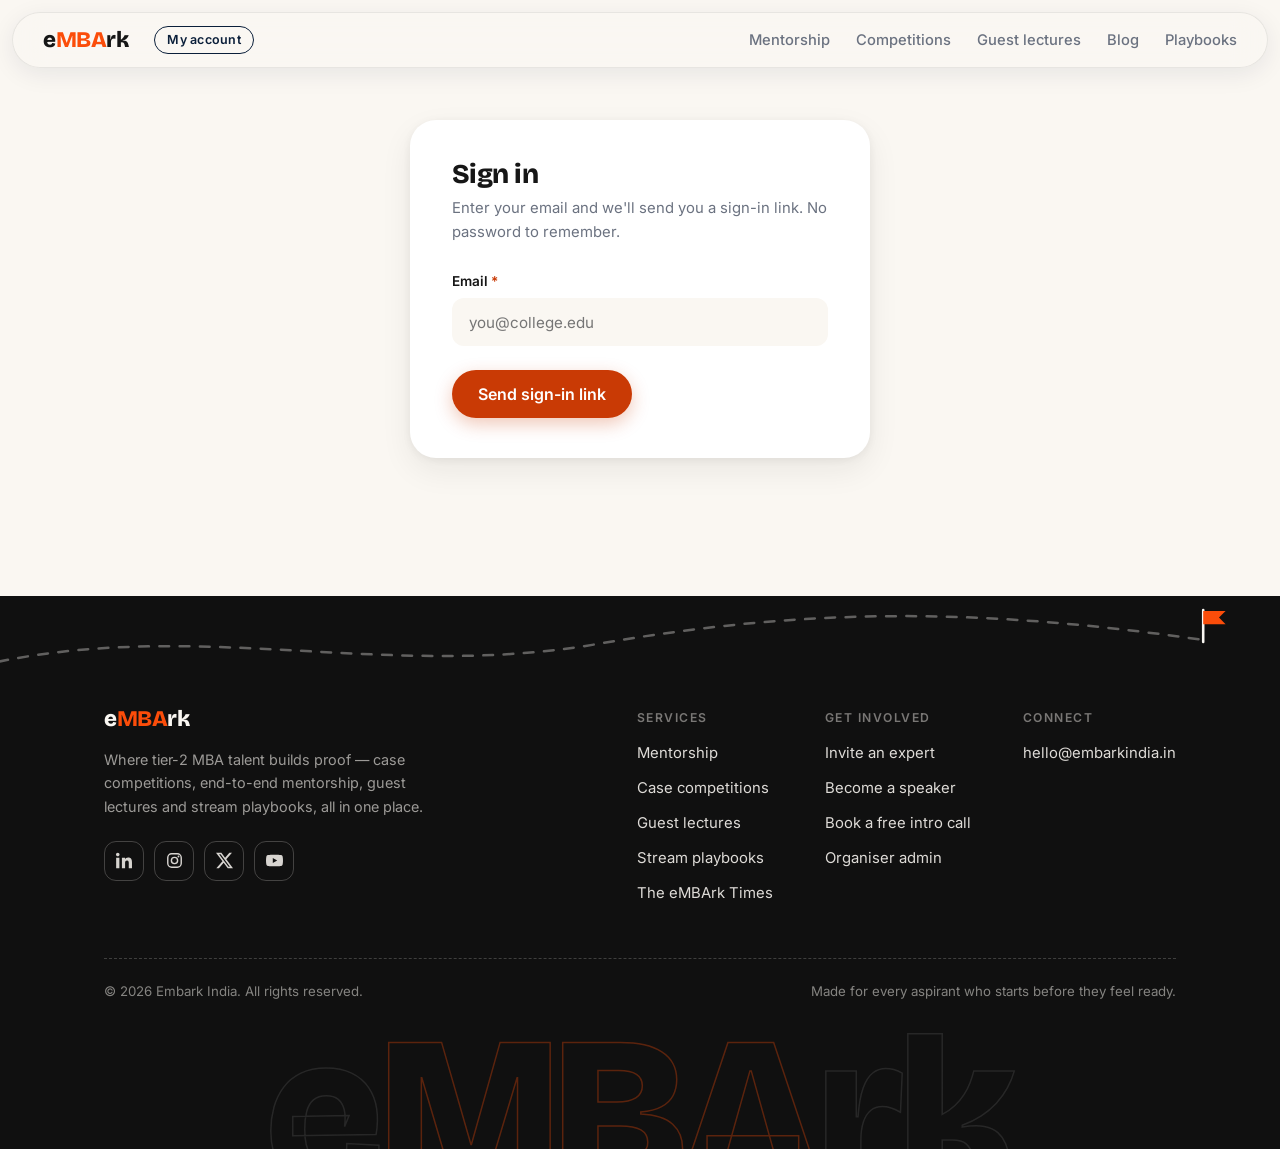
==== account.html @ 39f70214 "Big rewiring: competition portal now runs on Supabase — real registrations, server-enforced timed up" ====
<!DOCTYPE html>
<html lang="en">
<head>
<meta charset="UTF-8">
<meta name="viewport" content="width=device-width, initial-scale=1">
<title>My Account — Embark India</title>
<meta name="description" content="Sign in to Embark India to register for case competitions, track your rounds, and download certificates.">
<link rel="preconnect" href="https://fonts.googleapis.com">
<link rel="preconnect" href="https://fonts.gstatic.com" crossorigin>
<link href="https://fonts.googleapis.com/css2?family=Bricolage+Grotesque:opsz,wght@12..96,600;12..96,700;12..96,800&family=Inter:wght@400;500;600&display=swap" rel="stylesheet">
<link rel="stylesheet" href="gl.css?v=4">
<style>
  .acct-sec{padding:64px 0 96px;min-height:60vh}
  .acct-card{
    max-width:460px;margin:0 auto;background:var(--white);border-radius:26px;
    box-shadow:var(--shadow-card);padding:40px 42px;
  }
  .acct-card h1{font-size:1.7rem;margin-bottom:8px}
  .acct-card .sub{font-size:.93rem;color:var(--ink-soft);margin-bottom:26px}
  .acct-card form{grid-template-columns:1fr}
  .acct-msg{font-size:.88rem;border-radius:12px;padding:12px 15px;margin-top:14px;display:none}
  .acct-msg.ok{display:block;background:var(--green-soft);color:var(--green)}
  .acct-msg.err{display:block;background:#FEE4E2;color:#B42318}
  .code-input{letter-spacing:.5em;text-align:center;font-size:1.3rem;font-weight:600}

  .me-wrap{max-width:820px;margin:0 auto}
  .me-head{display:flex;align-items:center;justify-content:space-between;gap:16px;flex-wrap:wrap;margin-bottom:28px}
  .me-head h1{font-size:clamp(1.6rem,3.4vw,2.2rem)}
  .me-card{background:var(--white);border-radius:22px;box-shadow:var(--shadow-card);padding:30px 32px;margin-bottom:22px}
  .me-card h2{font-size:1.15rem;margin-bottom:16px}
  .mc-row{
    display:flex;align-items:center;justify-content:space-between;gap:14px;flex-wrap:wrap;
    padding:15px 0;border-bottom:1px dashed rgba(22,22,22,.14);
  }
  .mc-row:last-child{border-bottom:none}
  .mc-row b{font-family:var(--display);font-weight:700}
  .mc-row small{display:block;color:var(--ink-soft)}
  .mc-status{font-size:.7rem;font-weight:600;letter-spacing:.06em;text-transform:uppercase;border-radius:999px;padding:4px 12px}
  .mcs-live{background:#FEE4E2;color:#B42318}
  .mcs-upcoming{background:var(--green-soft);color:var(--green)}
  .mcs-closed{background:var(--cream-deep);color:var(--ink-soft)}
  .me-empty{color:var(--ink-soft);font-size:.95rem}
  .admin-pill{
    display:inline-flex;align-items:center;gap:7px;font-size:.8rem;font-weight:600;
    background:var(--charcoal);color:var(--orange);border-radius:999px;padding:6px 14px;text-decoration:none;
  }
</style>
</head>
<body>

<nav class="nav" id="site-nav" aria-label="Main">
  <div class="nav-inner">
    <div class="nav-brand">
      <a class="wordmark" href="index.html" aria-label="Embark India home">e<span class="mba">MBA</span>rk<svg class="wm-flag" viewBox="0 0 13 15" aria-hidden="true"><path d="M1.5 15V1" stroke="#161616" stroke-width="1.6" stroke-linecap="round"/><path d="M1.5 1.2h9.5l-2.8 3 2.8 3H1.5z" fill="#FB4D0A"/></svg></a>
      <span class="nav-service">My account</span>
    </div>
    <ul class="nav-links">
      <li><a href="mentorship.html">Mentorship</a></li>
      <li><a href="competitions.html">Competitions</a></li>
      <li><a href="guest-lectures.html">Guest lectures</a></li>
      <li><a href="blog.html">Blog</a></li>
      <li><a href="playbooks.html">Playbooks</a></li>
    </ul>
    <button class="nav-burger" id="nav-burger" aria-label="Open menu" aria-expanded="false">
      <svg viewBox="0 0 24 24" fill="none" stroke="currentColor" stroke-width="2.2" stroke-linecap="round" aria-hidden="true"><path d="M4 7h16M4 12h16M4 17h16"/></svg>
    </button>
  </div>
  <div class="mob-menu" id="mob-menu">
    <a href="mentorship.html">Mentorship</a>
    <a href="competitions.html">Competitions</a>
    <a href="guest-lectures.html">Guest lectures</a>
    <a href="blog.html">Blog</a>
    <a href="playbooks.html">Playbooks</a>
  </div>
</nav>

<section class="acct-sec">
  <div class="wrap">

    <!-- signed out: email + code -->
    <div class="acct-card" id="signin-card" hidden>
      <h1>Sign in</h1>
      <p class="sub">Enter your email and we'll send you a sign-in link. No password to remember.</p>
      <form id="email-form" novalidate>
        <div class="field full">
          <label for="si-email">Email <span class="req">*</span></label>
          <input id="si-email" type="email" autocomplete="email" placeholder="you@college.edu" required>
        </div>
        <div class="form-foot" style="justify-content:flex-start">
          <button class="btn btn-primary" type="submit" id="send-btn">Send sign-in link</button>
        </div>
      </form>
      <p class="acct-msg" id="si-msg"></p>
    </div>

    <!-- signed in: profile + my competitions -->
    <div class="me-wrap" id="me" hidden>
      <div class="me-head">
        <h1>Hi, <span id="me-name">there</span> 👋</h1>
        <div style="display:flex;gap:10px;align-items:center;flex-wrap:wrap">
          <a class="admin-pill" id="admin-link" href="comp-admin.html" hidden>Admin console →</a>
          <button class="btn btn-ghost btn-sm" id="signout-btn">Sign out</button>
        </div>
      </div>

      <div class="me-card">
        <h2>My competitions</h2>
        <div id="me-comps"><p class="me-empty">Loading…</p></div>
      </div>

      <div class="me-card">
        <h2>Profile</h2>
        <form id="profile-form" novalidate style="grid-template-columns:1fr 1fr">
          <div class="field"><label for="pf-name">Full name (appears on certificates)</label><input id="pf-name" type="text"></div>
          <div class="field"><label for="pf-college">College</label><input id="pf-college" type="text"></div>
          <div class="form-foot">
            <small id="pf-email"></small>
            <button class="btn btn-primary btn-sm" type="submit">Save profile</button>
          </div>
        </form>
        <p class="acct-msg" id="pf-msg"></p>
      </div>
    </div>

  </div>
</section>

<footer>
  <svg class="foot-path" viewBox="0 0 1200 90" preserveAspectRatio="none" aria-hidden="true">
    <path class="fp-line" d="M-20 70 C 180 20, 360 85, 560 48 S 920 12, 1128 44" fill="none"/>
    <g transform="translate(1128 44)">
      <path d="M0 2V-30" stroke="#FAF7F2" stroke-width="2.4" stroke-linecap="round"/>
      <path d="M0 -29h21l-6.2 6.6 6.2 6.6H0z" fill="#FB4D0A"/>
    </g>
  </svg>
  <div class="wrap">
    <div class="foot-grid">
      <div class="foot-brand">
        <a class="wordmark" href="index.html" aria-label="Embark India home">e<span class="mba">MBA</span>rk</a>
        <p class="foot-blurb">Where tier-2 MBA talent builds proof — case competitions, end-to-end mentorship, guest lectures and stream playbooks, all in one place.</p>
        <div class="foot-social" aria-label="Social links">
          <a class="soc soc-in" href="#" aria-label="LinkedIn"><svg viewBox="0 0 24 24" fill="currentColor" aria-hidden="true"><path d="M4.98 3.5C4.98 4.88 3.87 6 2.5 6S0 4.88 0 3.5 1.12 1 2.5 1s2.48 1.12 2.48 2.5zM.22 8.16h4.56V23H.22zM8.34 8.16h4.37v2.02h.06c.61-1.15 2.1-2.37 4.32-2.37 4.62 0 5.47 3.04 5.47 6.99V23h-4.55v-7.21c0-1.72-.03-3.93-2.4-3.93-2.4 0-2.77 1.87-2.77 3.8V23H8.34z"/></svg></a>
          <a class="soc soc-ig" href="#" aria-label="Instagram"><svg viewBox="0 0 24 24" fill="none" stroke="currentColor" stroke-width="2" aria-hidden="true"><rect x="2.5" y="2.5" width="19" height="19" rx="5.5"/><circle cx="12" cy="12" r="4.4"/><circle cx="17.6" cy="6.4" r="1.3" fill="currentColor" stroke="none"/></svg></a>
          <a class="soc soc-x" href="#" aria-label="X (Twitter)"><svg viewBox="0 0 24 24" fill="currentColor" aria-hidden="true"><path d="M18.9 1.15h3.68l-8.04 9.19L24 22.85h-7.41l-5.8-7.58-6.64 7.58H.47l8.6-9.83L0 1.15h7.59l5.24 6.93zm-1.29 19.5h2.04L6.49 3.24H4.3z"/></svg></a>
          <a class="soc soc-yt" href="#" aria-label="YouTube"><svg viewBox="0 0 24 24" fill="currentColor" aria-hidden="true"><path d="M23.5 6.5a3.02 3.02 0 0 0-2.12-2.14C19.5 3.85 12 3.85 12 3.85s-7.5 0-9.38.51A3.02 3.02 0 0 0 .5 6.5 31.6 31.6 0 0 0 0 12a31.6 31.6 0 0 0 .5 5.5 3.02 3.02 0 0 0 2.12 2.14c1.88.51 9.38.51 9.38.51s7.5 0 9.38-.51a3.02 3.02 0 0 0 2.12-2.14A31.6 31.6 0 0 0 24 12a31.6 31.6 0 0 0-.5-5.5zM9.6 15.57V8.43L15.83 12z"/></svg></a>
        </div>
      </div>
      <div class="foot-links">
        <div>
          <h4>Services</h4>
          <ul>
            <li><a href="mentorship.html">Mentorship</a></li>
            <li><a href="competitions.html">Case competitions</a></li>
            <li><a href="guest-lectures.html">Guest lectures</a></li>
            <li><a href="playbooks.html">Stream playbooks</a></li>
            <li><a href="blog.html">The eMBArk Times</a></li>
          </ul>
        </div>
        <div>
          <h4>Get involved</h4>
          <ul>
            <li><a href="invite-expert.html">Invite an expert</a></li>
            <li><a href="become-speaker.html">Become a speaker</a></li>
            <li><a href="mentorship.html#intro">Book a free intro call</a></li>
            <li><a href="comp-admin.html">Organiser admin</a></li>
          </ul>
        </div>
        <div>
          <h4>Connect</h4>
          <ul>
            <li><a href="mailto:hello@embarkindia.in">hello@embarkindia.in</a></li>
          </ul>
        </div>
      </div>
    </div>
    <div class="foot-base">
      <span>© 2026 Embark India. All rights reserved.</span>
      <span>Made for every aspirant who starts before they feel ready.</span>
    </div>
  </div>
  <div class="foot-ghost" aria-hidden="true">e<i>MBA</i>rk</div>
</footer>

<script src="assets/vendor/supabase.js"></script>
<script src="db.js?v=2"></script>
<script>
  const $ = id => document.getElementById(id);
  const msg = (el, text, kind) => { el.textContent = text; el.className = 'acct-msg ' + kind; };

  const stClass = c => {
    const now = new Date();
    if (now > new Date(c.end)) return ['closed', 'Closed'];
    if (now >= new Date(c.start)) return ['live', 'Live'];
    return ['upcoming', 'Upcoming'];
  };

  async function render() {
    let user = null;
    try { user = await sbUser(); } catch (e) {}
    $('signin-card').hidden = !!user;
    $('me').hidden = !user;
    if (!user) return;

    const p = await sbProfile();
    $('me-name').textContent = (p && p.name) || 'there';
    $('pf-name').value = (p && p.name) || '';
    $('pf-college').value = (p && p.college) || '';
    $('pf-email').textContent = 'Signed in as ' + user.email;
    $('admin-link').hidden = !(p && p.is_admin);

    try {
      const regs = await dbMyRegs();
      if (!regs.length) {
        $('me-comps').innerHTML = '<p class="me-empty">You haven\'t registered for anything yet. <a href="competitions.html">Explore competitions →</a></p>';
      } else {
        const comps = await dbComps(true);
        $('me-comps').innerHTML = regs.map(r => {
          const c = comps.find(x => x.id === r.comp_id);
          if (!c) return '';
          const [k, label] = stClass(c);
          return `<div class="mc-row">
            <div><b>${c.title}</b><small>${r.team_name || 'Solo'} · ${(r.members || []).length} member${(r.members || []).length > 1 ? 's' : ''}</small></div>
            <div style="display:flex;gap:10px;align-items:center">
              <span class="mc-status mcs-${k}">${label}</span>
              <a class="btn btn-ghost btn-sm" href="competition.html?c=${c.id}">Open</a>
            </div>
          </div>`;
        }).join('');
      }
    } catch (e) {
      $('me-comps').innerHTML = '<p class="me-empty">Could not load competitions yet.</p>';
    }
  }

  $('email-form').addEventListener('submit', async e => {
    e.preventDefault();
    const email = $('si-email').value.trim();
    if (!email) return;
    $('send-btn').disabled = true; $('send-btn').textContent = 'Sending…';
    const { error } = await sbSendLink(email);
    $('send-btn').disabled = false; $('send-btn').textContent = 'Send sign-in link';
    if (error) { msg($('si-msg'), error.message, 'err'); return; }
    msg($('si-msg'), 'Link sent to ' + email + ' — open your inbox (check spam too) and click "Sign in". You\'ll land back here, signed in.', 'ok');
  });

  // when the user arrives back from the email link, sign-in completes automatically
  sbOnAuthChange((event) => { if (event === 'SIGNED_IN' || event === 'SIGNED_OUT') render(); });

  $('signout-btn').addEventListener('click', async () => { await sbSignOut(); render(); });

  $('profile-form').addEventListener('submit', async e => {
    e.preventDefault();
    const { error } = await sbSaveProfile($('pf-name').value.trim(), $('pf-college').value.trim());
    msg($('pf-msg'), error ? error.message : 'Profile saved.', error ? 'err' : 'ok');
    if (!error) $('me-name').textContent = $('pf-name').value.trim() || 'there';
  });

  render();
</script>
<script src="nav.js?v=2" defer></script>
</body>
</html>
---- gl.css ----
/* Embark India — Guest Lectures shared styles */
:root{
  --orange:#FB4D0A;
  --orange-deep:#C93A05;
  --orange-soft:#FFE9DF;
  --cream:#FAF7F2;
  --cream-deep:#EFE9DE;
  --charcoal:#161616;
  --ink-soft:#6B7280;
  --navy:#0B1F3A;
  --navy-deep:#08172B;
  --navy-soft:#E7EDF6;
  --green:#0B1F3A;
  --green-deep:#08172B;
  --green-soft:#E7EDF6;
  --white:#FFFFFF;
  --display:"Bricolage Grotesque",system-ui,sans-serif;
  --body:"Inter",system-ui,sans-serif;
  --radius-lg:26px;
  --radius-md:16px;
  --radius-pill:999px;
  --shadow-card:0 2px 8px rgba(22,22,22,.06),0 12px 32px rgba(22,22,22,.07);
  --maxw:1120px;
}
*{margin:0;padding:0;box-sizing:border-box}
html{scroll-behavior:smooth;overflow-x:hidden}
body{
  font-family:var(--body);background:var(--cream);color:var(--charcoal);
  font-size:16px;line-height:1.6;-webkit-font-smoothing:antialiased;overflow-x:hidden;
}
img,svg{display:block;max-width:100%}
.wrap{max-width:var(--maxw);margin:0 auto;padding:0 24px}

/* ---------- type ---------- */
h1,h2,h3{font-family:var(--display);letter-spacing:-.02em}
h1{font-weight:800;font-size:clamp(2.1rem,4.4vw,3.3rem);line-height:1.07}
h2{font-weight:700;font-size:clamp(1.7rem,3.4vw,2.4rem);line-height:1.14;margin-bottom:14px}
.eyebrow{
  display:inline-flex;align-items:center;gap:10px;
  font-size:.78rem;font-weight:600;letter-spacing:.14em;text-transform:uppercase;
  color:var(--green);margin-bottom:16px;
}
.eyebrow::before{content:"";width:30px;border-top:2px dashed var(--green)}
.sec-head{max-width:640px;margin-bottom:52px;position:relative}
.sec-head p{color:var(--ink-soft);font-size:1.05rem}
section{padding:88px 0;position:relative}

/* ---------- nav ---------- */
.wordmark{
  font-family:var(--display);font-weight:800;font-size:1.4rem;letter-spacing:-.02em;
  text-decoration:none;color:var(--charcoal);line-height:1;
}
.wordmark .mba{color:var(--orange)}
.nav{
  position:sticky;top:12px;z-index:100;
  background:transparent;border-bottom:none;
  padding:0 12px;
}
.nav-inner{
  max-width:none;margin:0 auto;padding:11px 14px 11px 26px;
  display:flex;align-items:center;justify-content:space-between;gap:20px;
  background:rgba(250,247,242,.85);backdrop-filter:blur(16px);
  border:1px solid rgba(22,22,22,.08);border-radius:999px;
  box-shadow:0 6px 24px rgba(11,31,58,.08);
}
.nav-brand{display:flex;align-items:center;gap:12px}
.nav-service{
  font-size:.78rem;font-weight:600;color:var(--green);
  border:1.5px solid var(--green);border-radius:var(--radius-pill);
  padding:3px 12px;letter-spacing:.02em;white-space:nowrap;
}
.nav-links{display:flex;gap:26px;list-style:none;margin-left:auto}
.nav-links a{
  text-decoration:none;font-weight:500;font-size:.92rem;color:var(--ink-soft);
  transition:color .18s;position:relative;padding-bottom:2px;
}
.nav-links a::after{
  content:"";position:absolute;left:0;right:0;bottom:-7px;height:3px;
  background:repeating-linear-gradient(90deg,var(--orange) 0 7px,transparent 7px 13px);
  transform:scaleX(0);transform-origin:left;transition:transform .35s ease;border-radius:2px;
}
.nav-links a:hover{color:var(--navy)}
.nav-links a:hover::after{transform:scaleX(1)}

/* ---------- buttons ---------- */
.btn{
  display:inline-flex;align-items:center;justify-content:center;gap:10px;
  font-family:var(--body);font-weight:600;font-size:1rem;
  padding:14px 26px;border-radius:var(--radius-pill);
  text-decoration:none;cursor:pointer;border:none;min-height:48px;
  transition:transform .18s,background .18s,border-color .18s;
}
.btn:active{transform:scale(.97)}
.btn-primary{background:var(--orange-deep);color:#fff;box-shadow:0 6px 18px rgba(201,58,5,.28)}
.btn-primary:hover{background:#A93104}
.btn-green{background:var(--green);color:#fff}
.btn-green:hover{background:var(--green-deep)}
.btn-light{background:var(--cream);color:var(--charcoal)}
.btn-light:hover{background:#fff}
.btn-ghost{background:transparent;color:var(--charcoal);border:1.5px solid rgba(22,22,22,.25)}
.btn-ghost:hover{border-color:var(--charcoal)}
.btn-sm{padding:10px 18px;font-size:.9rem;min-height:44px}
a:focus-visible,button:focus-visible,input:focus-visible,select:focus-visible,textarea:focus-visible,[tabindex]:focus-visible{
  outline:3px solid var(--orange);outline-offset:2px;
}

/* ---------- hero ---------- */
.hero{position:relative;padding:56px 0 72px;overflow:hidden}
.hero-blob{position:absolute;pointer-events:none;z-index:0}
.hero-blob.tr{top:-140px;right:-150px;width:320px;opacity:.9}
.hero-blob.bl{bottom:-160px;left:-160px;width:300px;opacity:.45}
.hero-grid{
  position:relative;z-index:1;
  display:grid;grid-template-columns:1.05fr .95fr;gap:56px;align-items:center;
}
.hero-copy h1 .accent{color:var(--orange)}
.hero-copy h1 .scribble{position:relative;white-space:nowrap}
.hero-copy h1 .scribble svg{position:absolute;left:0;bottom:-.16em;width:100%;height:.3em;overflow:visible}
.hero-sub{font-size:1.08rem;color:var(--ink-soft);max-width:480px;margin:20px 0 0}

.doors{display:grid;grid-template-columns:1fr;gap:14px;max-width:440px;margin:34px 0 0}
.door{
  display:flex;align-items:center;gap:16px;
  border-radius:18px;padding:20px 22px;text-decoration:none;
  box-shadow:var(--shadow-card);
  transition:transform .2s,box-shadow .2s;
}
.door:hover{transform:translateX(6px)}
.door:hover .door-arrow{transform:translateX(5px)}
.door-icon{
  width:46px;height:46px;border-radius:13px;flex:none;
  display:flex;align-items:center;justify-content:center;
}
.door-icon svg{width:23px;height:23px}
.door-text b{display:block;font-family:var(--display);font-weight:700;font-size:1.1rem;letter-spacing:-.01em}
.door-text span{font-size:.83rem}
.door-arrow{margin-left:auto;flex:none;transition:transform .2s}
.door-arrow svg{width:20px;height:20px}
.door-college{background:var(--charcoal)}
.door-college .door-icon{background:rgba(251,77,10,.18);color:var(--orange)}
.door-college .door-text b{color:#fff}
.door-college .door-text span{color:rgba(250,247,242,.65)}
.door-college .door-arrow{color:var(--orange)}
.door-expert{background:var(--white)}
.door-expert .door-icon{background:var(--green-soft);color:var(--green)}
.door-expert .door-text span{color:var(--ink-soft)}
.door-expert .door-arrow{color:var(--green)}

/* hero people wall */
.people-wall{
  display:grid;grid-template-columns:1fr 1fr;gap:18px;height:560px;
  -webkit-mask-image:linear-gradient(180deg,transparent,#000 10%,#000 90%,transparent);
  mask-image:linear-gradient(180deg,transparent,#000 10%,#000 90%,transparent);
}
.people-col{overflow:hidden}
.people-track{display:flex;flex-direction:column;animation:vslide 30s linear infinite}
.people-col.reverse .people-track{animation-direction:reverse}
.people-col:hover .people-track{animation-play-state:paused}
@keyframes vslide{from{transform:translateY(0)}to{transform:translateY(-50%)}}
.people-card{
  background:var(--white);border-radius:20px;padding:11px 11px 15px;
  box-shadow:var(--shadow-card);margin-bottom:18px;flex:none;
}
.pc-img{position:relative;border-radius:14px;overflow:hidden}
.pc-img img{width:100%;aspect-ratio:1/1;object-fit:cover}
.pc-badge{
  position:absolute;right:8px;bottom:8px;
  background:rgba(255,255,255,.92);color:var(--charcoal);
  font-size:.7rem;font-weight:600;border-radius:var(--radius-pill);padding:3px 10px;
}
.people-card b{display:block;font-family:var(--display);font-weight:700;font-size:.98rem;margin-top:11px;letter-spacing:-.01em}
.people-card span{font-size:.8rem;color:var(--ink-soft)}

/* ---------- logo strip ---------- */
.cred{background:var(--white);padding:64px 0 58px;overflow:hidden}
.cred-head{text-align:center;max-width:560px;margin:0 auto 34px;padding:0 24px}
.cred-head h2{font-size:clamp(1.5rem,2.8vw,2rem);margin-bottom:8px}
.cred-head p{color:var(--ink-soft);font-size:.98rem}
.marquee{position:relative;overflow:hidden;padding:8px 0;
  -webkit-mask-image:linear-gradient(90deg,transparent,#000 10%,#000 90%,transparent);
  mask-image:linear-gradient(90deg,transparent,#000 10%,#000 90%,transparent);
}
.marquee-track{display:flex;gap:18px;width:max-content;animation:slide 28s linear infinite}
.marquee:hover .marquee-track{animation-play-state:paused}
@keyframes slide{from{transform:translateX(0)}to{transform:translateX(-50%)}}
.logo-tile{
  flex:none;width:96px;height:96px;border-radius:24px;
  background:var(--cream);border:1px solid rgba(22,22,22,.06);
  display:flex;align-items:center;justify-content:center;
  transition:transform .2s;
}
.logo-tile:hover{transform:translateY(-4px)}
.logo-tile img{width:52px;height:52px;object-fit:contain;border-radius:10px}
.logo-mono{
  width:54px;height:54px;border-radius:14px;
  background:var(--green);color:#fff;
  display:flex;flex-direction:column;align-items:center;justify-content:center;
  font-family:var(--display);line-height:1;
}
.logo-mono i{font-style:normal;font-size:.56rem;font-weight:600;letter-spacing:.08em;opacity:.8}
.logo-mono b{font-weight:800;font-size:1.35rem}

/* ---------- why: flip cards ---------- */
.why{background:var(--cream)}
.flip-grid{display:grid;grid-template-columns:repeat(3,1fr);gap:22px;perspective:1400px}
.flip{position:relative;height:330px;cursor:pointer;border:none;background:none;font:inherit;text-align:left;border-radius:var(--radius-lg)}
.flip-inner{
  position:absolute;inset:0;transform-style:preserve-3d;
  transition:transform .65s cubic-bezier(.25,.7,.3,1);
}
.flip:hover .flip-inner,.flip:focus-visible .flip-inner,.flip.flipped .flip-inner{transform:rotateY(180deg)}
.flip-face{
  position:absolute;inset:0;border-radius:var(--radius-lg);padding:32px;
  backface-visibility:hidden;-webkit-backface-visibility:hidden;
  display:flex;flex-direction:column;overflow:hidden;
}
.flip-front{justify-content:space-between}
.flip-front .ghost{
  position:absolute;top:2px;right:14px;
  font-family:var(--display);font-weight:800;font-size:7rem;line-height:1;
  color:transparent;-webkit-text-stroke:1.5px rgba(255,255,255,.26);
  pointer-events:none;
}
.flip-front .why-metric{
  font-size:.76rem;font-weight:600;letter-spacing:.13em;text-transform:uppercase;opacity:.9;
}
.flip-front h3{font-size:2.1rem;font-weight:800;color:#fff;letter-spacing:-.02em}
.flip-hint{
  display:inline-flex;align-items:center;gap:8px;
  font-size:.8rem;font-weight:500;opacity:.75;margin-top:10px;
}
.flip-hint svg{width:15px;height:15px}
.flip-back{transform:rotateY(180deg);justify-content:center;gap:12px}
.flip-back h3{font-size:1.3rem;color:#fff}
.flip-back p{font-size:.97rem;line-height:1.65}
.f-orange .flip-front{background:var(--orange);color:#fff}
.f-orange .flip-back{background:var(--orange-deep);color:rgba(255,255,255,.94)}
.f-dark .flip-front{background:var(--charcoal);color:var(--cream)}
.f-dark .flip-front .why-metric{color:var(--orange)}
.f-dark .flip-back{background:#000;color:rgba(250,247,242,.9)}
.f-green .flip-front{background:var(--green);color:var(--cream)}
.f-green .flip-front .why-metric{color:var(--orange-soft)}
.f-green .flip-back{background:var(--green-deep);color:rgba(250,247,242,.92)}

/* ---------- engage + expertise ---------- */
.expert-sec{background:var(--white)}
.tabs{display:inline-flex;gap:6px;background:var(--cream);border-radius:var(--radius-pill);padding:6px;margin-bottom:42px}
.tab-btn{
  font-family:var(--body);font-weight:600;font-size:.94rem;color:var(--ink-soft);
  background:transparent;border:none;border-radius:var(--radius-pill);
  padding:11px 24px;cursor:pointer;min-height:44px;transition:background .18s,color .18s;
}
.tab-btn[aria-selected="true"]{background:var(--charcoal);color:var(--cream)}

.bento{display:grid;grid-template-columns:repeat(3,1fr);grid-auto-rows:200px;gap:18px}
.bento-card{
  border-radius:var(--radius-md);padding:28px;position:relative;overflow:hidden;
  display:flex;flex-direction:column;justify-content:flex-end;
  background:var(--cream);
  transition:transform .22s,box-shadow .22s;
}
.bento-card:hover{transform:translateY(-5px);box-shadow:var(--shadow-card)}
.bento-card:hover .bento-go{transform:translate(3px,-3px)}
.bento-card h3{font-size:1.15rem;font-weight:700;margin-bottom:6px}
.bento-card p{font-size:.88rem;color:var(--ink-soft)}
.bento-card .bento-icon{
  position:absolute;top:24px;left:26px;width:44px;height:44px;border-radius:12px;
  display:flex;align-items:center;justify-content:center;
  background:rgba(22,22,22,.06);color:var(--charcoal);
}
.bento-card .bento-icon svg{width:22px;height:22px}
.bento-go{position:absolute;top:26px;right:24px;color:var(--ink-soft);opacity:.5;transition:transform .2s}
.bento-go svg{width:18px;height:18px}
.bento-feature{grid-row:span 2;background:var(--orange);color:#fff}
.bento-feature h3{color:#fff;font-size:1.6rem}
.bento-feature p{color:rgba(255,255,255,.88);font-size:.95rem}
.bento-feature .bento-icon{background:rgba(255,255,255,.18);color:#fff}
.bento-feature .bento-go{color:#fff}
.bento-feature .ghost{
  position:absolute;top:-24px;right:-10px;font-family:var(--display);font-weight:800;
  font-size:9rem;line-height:1;color:transparent;-webkit-text-stroke:1.5px rgba(255,255,255,.3);
  pointer-events:none;
}
.bento-green{background:var(--green-soft)}
.bento-green .bento-icon{background:rgba(11,31,58,.1);color:var(--green)}
.bento-dark{background:var(--charcoal)}
.bento-dark h3{color:#fff}
.bento-dark p{color:rgba(250,247,242,.7)}
.bento-dark .bento-icon{background:rgba(251,77,10,.16);color:var(--orange)}
.bento-dark .bento-go{color:var(--orange)}

/* bubble cloud */
.bubble-stage{position:relative;height:500px}
.bubble{
  position:absolute;border-radius:50%;border:none;padding:12px;
  display:flex;align-items:center;justify-content:center;text-align:center;
  font-family:var(--display);font-weight:700;letter-spacing:-.01em;line-height:1.2;
  cursor:pointer;
  animation:bob 7s ease-in-out infinite alternate;
  transition:transform .25s,box-shadow .25s;
}
.bubble:hover{transform:scale(1.09);z-index:2}
.bubble[aria-selected="true"]{box-shadow:0 0 0 4px var(--cream),0 0 0 7px var(--orange);z-index:2}
@keyframes bob{from{margin-top:-7px}to{margin-top:9px}}
.b-orange{background:var(--orange);color:#fff}
.b-green{background:var(--green);color:#fff}
.b-dark{background:var(--charcoal);color:var(--cream)}
.b-soft{background:var(--orange-soft);color:var(--orange-deep)}
.b-gsoft{background:var(--green-soft);color:var(--green)}
.b-line{background:var(--white);color:var(--charcoal);border:2px dashed rgba(22,22,22,.3)}
.bubble-hint{text-align:center;font-size:.85rem;color:var(--ink-soft);margin:6px 0 22px}
.verticals{display:none;flex-wrap:wrap;gap:10px;margin-bottom:24px}
.vert-chip{
  font-family:var(--body);font-weight:500;font-size:.92rem;color:var(--charcoal);
  background:var(--cream);border:1.5px solid transparent;border-radius:var(--radius-pill);
  padding:10px 19px;cursor:pointer;min-height:44px;transition:all .18s;
}
.vert-chip:hover{border-color:rgba(22,22,22,.3)}
.vert-chip[aria-selected="true"]{background:var(--orange);color:#fff}
.vert-detail{
  background:var(--green);color:var(--cream);border-radius:var(--radius-lg);
  padding:30px 36px;display:flex;flex-direction:column;gap:13px;min-height:150px;
}
.vert-detail h3{color:#fff;font-size:1.25rem}
.vert-topics{display:flex;flex-wrap:wrap;gap:9px;list-style:none}
.vert-topics li{
  font-size:.9rem;background:rgba(250,247,242,.12);border:1px solid rgba(250,247,242,.25);
  border-radius:var(--radius-pill);padding:7px 15px;
}
.vert-detail .vert-note{font-size:.84rem;color:rgba(250,247,242,.65)}

/* ---------- how it works v2 ---------- */
.how{background:var(--cream)}
.how-cards{display:grid;grid-template-columns:repeat(3,1fr);gap:30px;position:relative;padding-top:16px}
.how-connect{
  position:absolute;top:52%;left:6%;right:6%;
  border-top:2.5px dashed var(--green);opacity:.35;z-index:0;
}
.how-card{
  position:relative;z-index:1;background:var(--white);border-radius:24px;
  padding:38px 30px 32px;box-shadow:var(--shadow-card);overflow:hidden;
  transition:transform .28s;
}
.how-card.tilt-l{transform:rotate(-1.6deg)}
.how-card.tilt-r{transform:rotate(1.6deg)}
.how-card:hover{transform:rotate(0) translateY(-8px)}
.how-chip{
  position:absolute;top:18px;right:22px;
  background:var(--orange-soft);color:var(--orange-deep);
  font-size:.76rem;font-weight:600;border-radius:var(--radius-pill);padding:5px 13px;
}
.how-card .ghost{
  position:absolute;bottom:-30px;right:6px;
  font-family:var(--display);font-weight:800;font-size:7.5rem;line-height:1;
  color:transparent;-webkit-text-stroke:1.5px var(--cream-deep);pointer-events:none;
}
.how-icon{
  width:54px;height:54px;border-radius:16px;background:var(--green);color:#fff;
  display:flex;align-items:center;justify-content:center;margin-bottom:20px;
}
.how-icon svg{width:26px;height:26px}
.how-card h3{font-size:1.24rem;font-weight:700;margin-bottom:8px}
.how-card p{font-size:.93rem;color:var(--ink-soft);position:relative;z-index:1}

/* ---------- promises v2 ---------- */
.promises{background:var(--green);color:var(--cream)}
.promise-grid{display:grid;grid-template-columns:repeat(4,1fr);gap:18px}
.promise-tile{
  background:rgba(250,247,242,.06);border:1px solid rgba(250,247,242,.14);
  border-radius:20px;padding:28px 26px;
  transition:background .25s,transform .25s,border-color .25s;
}
.promise-tile:hover,.promise-tile:focus-visible{
  background:rgba(250,247,242,.11);transform:translateY(-6px);border-color:rgba(250,247,242,.3);
}
.promise-icon{
  width:52px;height:52px;border-radius:50%;background:var(--orange);color:#fff;
  display:flex;align-items:center;justify-content:center;margin-bottom:18px;
  transition:transform .35s;
}
.promise-icon svg{width:24px;height:24px}
.promise-tile:hover .promise-icon{transform:rotate(-10deg) scale(1.1)}
.promise-tile h3{color:#fff;font-size:1.14rem;font-weight:700}
.promise-desc{
  max-height:0;opacity:0;overflow:hidden;margin-top:0;
  font-size:.9rem;color:rgba(250,247,242,.78);
  transition:max-height .35s ease,opacity .3s ease,margin-top .3s ease;
}
.promise-tile:hover .promise-desc,.promise-tile:focus-visible .promise-desc{
  max-height:140px;opacity:1;margin-top:9px;
}

/* ---------- spotlight carousel ---------- */
.spot{background:var(--white);overflow:hidden}
.car-view{overflow:hidden;margin:0 -4px;padding:4px}
.car-track{display:flex;gap:20px;transition:transform .5s cubic-bezier(.22,.8,.3,1)}
.car-slide{flex:0 0 calc((100% - 40px)/3);min-width:0}
.spot-card{
  background:var(--cream);border-radius:22px;padding:28px;height:100%;
  display:flex;flex-direction:column;
}
.spot-top{display:flex;align-items:center;gap:14px}
.spot-photo{
  width:66px;height:66px;border-radius:18px;object-fit:cover;flex:none;
  box-shadow:0 0 0 3px #fff;
}
.spot-photo.fallback{
  display:flex;align-items:center;justify-content:center;
  background:var(--green);color:#fff;font-family:var(--display);font-weight:800;font-size:1.3rem;
}
.spot-top b{display:block;font-family:var(--display);font-weight:700;font-size:1rem;letter-spacing:-.01em}
.spot-top span{font-size:.82rem;color:var(--ink-soft)}
.spot-quote{font-size:.95rem;line-height:1.62;margin-top:16px}
.spot-quote::before{
  content:"“";display:block;font-family:var(--display);font-weight:800;
  font-size:2.1rem;line-height:.55;color:var(--orange);margin-bottom:10px;
}
.car-nav{display:flex;align-items:center;justify-content:center;gap:18px;margin-top:30px}
.car-btn{
  width:48px;height:48px;border-radius:50%;border:1.5px solid rgba(22,22,22,.25);
  background:transparent;color:var(--charcoal);cursor:pointer;
  display:flex;align-items:center;justify-content:center;transition:all .18s;
}
.car-btn:hover{background:var(--charcoal);color:var(--cream);border-color:var(--charcoal)}
.car-btn svg{width:20px;height:20px}
.car-dots{display:flex;gap:8px}
.car-dot{
  width:9px;height:9px;border-radius:50%;background:rgba(22,22,22,.18);
  border:none;cursor:pointer;padding:0;transition:all .2s;
}
.car-dot[aria-current="true"]{background:var(--orange);width:26px;border-radius:999px}

/* ---------- faq ---------- */
.faq{background:var(--cream)}
.faq-list{max-width:760px}
.faq-item{border-bottom:1px dashed rgba(22,22,22,.2)}
.faq-item summary{
  list-style:none;cursor:pointer;display:flex;justify-content:space-between;align-items:center;gap:16px;
  font-family:var(--display);font-weight:700;font-size:1.08rem;padding:22px 4px;
}
.faq-item summary::-webkit-details-marker{display:none}
.faq-item summary::after{
  content:"+";font-family:var(--display);font-weight:700;font-size:1.5rem;color:var(--orange);
  flex:none;transition:transform .2s;
}
.faq-item[open] summary::after{transform:rotate(45deg)}
.faq-item .faq-body{padding:0 4px 24px;color:var(--ink-soft);font-size:.97rem;max-width:640px}

/* ---------- request pages ---------- */
.req-hero{padding:64px 0 24px}
.req-hero .eyebrow{margin-bottom:14px}
.req-hero p.lead{color:var(--ink-soft);font-size:1.08rem;max-width:560px;margin-top:14px}
.req-layout{display:grid;grid-template-columns:1.35fr .85fr;gap:44px;align-items:start;padding:40px 0 96px}
.req-form-card{background:var(--white);border-radius:28px;box-shadow:var(--shadow-card);padding:44px}
form{display:grid;grid-template-columns:1fr 1fr;gap:18px}
.field{display:flex;flex-direction:column;gap:6px}
.field.full{grid-column:1/-1}
.field label{font-size:.85rem;font-weight:600}
.field label .req{color:var(--orange-deep)}
.field input,.field select,.field textarea{
  font-family:var(--body);font-size:.95rem;color:var(--charcoal);
  background:var(--cream);border:1.5px solid transparent;border-radius:12px;
  padding:13px 16px;min-height:48px;transition:border-color .18s,background .18s;
}
.field textarea{min-height:110px;resize:vertical}
.field input:hover,.field select:hover,.field textarea:hover{border-color:rgba(22,22,22,.2)}
.field input:focus,.field select:focus,.field textarea:focus{background:#fff;border-color:var(--orange)}
.form-foot{grid-column:1/-1;display:flex;align-items:center;justify-content:space-between;gap:16px;flex-wrap:wrap;margin-top:6px}
.form-foot small{font-size:.8rem;color:var(--ink-soft);max-width:340px}
.form-success{text-align:center;padding:48px 20px;display:none}
.form-success.show{display:block}
.form-success .tick-ring{
  width:64px;height:64px;border-radius:50%;background:var(--green-soft);color:var(--green);
  display:flex;align-items:center;justify-content:center;margin:0 auto 18px;
}
.form-success h3{font-size:1.4rem;margin-bottom:8px}
.form-success p{color:var(--ink-soft);font-size:.96rem;max-width:420px;margin:0 auto}
.req-aside{position:sticky;top:96px;display:flex;flex-direction:column;gap:20px}
.aside-card{background:var(--white);border-radius:22px;padding:30px;box-shadow:var(--shadow-card)}
.aside-card.green{background:var(--green);color:var(--cream)}
.aside-card.green h3{color:#fff}
.aside-card h3{font-size:1.12rem;font-weight:700;margin-bottom:16px}
.aside-steps{list-style:none;display:flex;flex-direction:column;gap:14px}
.aside-steps li{display:flex;gap:13px;align-items:flex-start;font-size:.92rem;color:var(--ink-soft)}
.aside-card.green .aside-steps li{color:rgba(250,247,242,.85)}
.aside-steps .n{
  flex:none;width:26px;height:26px;border-radius:50%;background:var(--orange);color:#fff;
  font-family:var(--display);font-weight:700;font-size:.82rem;
  display:flex;align-items:center;justify-content:center;margin-top:2px;
}
.aside-check{list-style:none;display:flex;flex-direction:column;gap:11px}
.aside-check li{display:flex;gap:10px;font-size:.92rem;color:var(--ink-soft);align-items:flex-start}
.aside-card.green .aside-check li{color:rgba(250,247,242,.85)}
.aside-check svg{width:18px;height:18px;flex:none;color:var(--orange);margin-top:3px}

/* ---------- footer (black journey footer, all pages) ---------- */
footer{
  background:#101010;color:rgba(250,247,242,.85);
  padding:0 0 30px;border-top:none;position:relative;overflow:hidden;
}
footer .wrap{position:relative;z-index:2}
footer .wordmark{color:var(--cream)}
.foot-path{display:block;width:100%;height:90px;margin-bottom:22px}
.fp-line{
  stroke:rgba(250,247,242,.35);stroke-width:2.5;stroke-dasharray:9 10;stroke-linecap:round;
  animation:fpmarch 26s linear infinite;
}
@keyframes fpmarch{to{stroke-dashoffset:-380}}
.foot-grid{display:flex;justify-content:space-between;gap:44px;flex-wrap:wrap;align-items:flex-start}
.foot-brand{max-width:340px}
.foot-blurb{font-size:.9rem;color:rgba(250,247,242,.6);line-height:1.65;margin:14px 0 22px}
.foot-social{display:flex;gap:10px}
.soc{
  width:40px;height:40px;border-radius:12px;display:flex;align-items:center;justify-content:center;
  color:rgba(250,247,242,.85);border:1px solid rgba(250,247,242,.22);
  transition:background .2s,color .2s,border-color .2s,transform .2s;
}
.soc svg{width:17px;height:17px}
.soc:hover{transform:translateY(-3px);color:#fff;border-color:transparent}
.soc-in:hover{background:#0A66C2}
.soc-ig:hover{background:radial-gradient(circle at 30% 110%,#FDB443 8%,#F8447B 50%,#8E44EC 95%)}
.soc-x:hover{background:#000;border-color:rgba(250,247,242,.5)}
.soc-yt:hover{background:#FF0000}
.foot-links{display:flex;gap:52px;flex-wrap:wrap}
.foot-links h4{font-size:.76rem;font-weight:600;letter-spacing:.12em;text-transform:uppercase;color:rgba(250,247,242,.45);margin-bottom:13px}
.foot-links ul{list-style:none}
.foot-links li{margin-bottom:9px}
.foot-links a{
  text-decoration:none;font-size:.93rem;color:rgba(250,247,242,.88);
  position:relative;padding-bottom:1px;
}
.foot-links a::after{
  content:"";position:absolute;left:0;right:0;bottom:-3px;height:2px;border-radius:2px;
  background:repeating-linear-gradient(90deg,var(--orange) 0 6px,transparent 6px 11px);
  transform:scaleX(0);transform-origin:left;transition:transform .3s;
}
.foot-links a:hover{color:#fff}
.foot-links a:hover::after{transform:scaleX(1)}
.wordmark-tag{display:block;font-size:.68rem;font-weight:500;letter-spacing:.04em;color:rgba(250,247,242,.55);margin-top:5px}
.foot-base{
  margin-top:44px;padding-top:22px;border-top:1px dashed rgba(250,247,242,.2);
  display:flex;justify-content:space-between;gap:14px;flex-wrap:wrap;
  font-size:.83rem;color:rgba(250,247,242,.5);
}
.foot-base a{color:rgba(250,247,242,.7)}
.foot-base a:hover{color:var(--orange)}
.foot-ghost{
  position:relative;z-index:1;text-align:center;pointer-events:none;user-select:none;
  font-family:var(--display);font-weight:800;line-height:.72;
  font-size:clamp(5rem,17vw,15rem);letter-spacing:-.02em;
  color:transparent;-webkit-text-stroke:1.5px rgba(250,247,242,.1);
  margin:34px 0 -0.34em;
}
.foot-ghost i{font-style:normal;-webkit-text-stroke:1.5px rgba(251,77,10,.32)}
@media (prefers-reduced-motion:reduce){.fp-line{animation:none}}
@media (max-width:700px){.foot-path{height:56px}}

/* ---------- reveal ---------- */
.reveal{opacity:0;transform:translateY(24px);transition:opacity .6s,transform .6s}
.reveal.in{opacity:1;transform:none}

/* ---------- responsive ---------- */
@media (min-width:761px){
  .bubble-stage{display:block}
}
@media (max-width:1000px){
  .car-slide{flex-basis:calc((100% - 20px)/2)}
}
@media (max-width:960px){
  .hero-grid{grid-template-columns:1fr}
  .people-wall{display:none}
  .doors{max-width:none;grid-template-columns:1fr 1fr}
  .flip-grid{grid-template-columns:1fr;max-width:520px}
  .flip{height:280px}
  .bento{grid-template-columns:1fr 1fr;grid-auto-rows:190px}
  .bento-feature{grid-column:span 2;grid-row:span 1}
  .how-cards{grid-template-columns:1fr;gap:22px}
  .how-connect{display:none}
  .how-card.tilt-l,.how-card.tilt-r{transform:none}
  .promise-grid{grid-template-columns:1fr 1fr}
  .promise-desc{max-height:none;opacity:1;margin-top:9px}
  .req-layout{grid-template-columns:1fr}
  .req-aside{position:static}
}
@media (max-width:860px){
  .nav-links{display:none}
  section{padding:64px 0}
  .hero{padding:44px 0 64px}
}
@media (max-width:760px){
  .bubble-stage{display:none}
  .verticals{display:flex}
  .doors{grid-template-columns:1fr}
}
@media (max-width:640px){
  .car-slide{flex-basis:100%}
  form{grid-template-columns:1fr}
  .req-form-card{padding:30px 22px}
  .promise-grid{grid-template-columns:1fr}
}
@media (prefers-reduced-motion:reduce){
  html{scroll-behavior:auto}
  .reveal{opacity:1;transform:none;transition:none}
  .marquee-track,.people-track{animation:none}
  .bubble{animation:none}
  .car-track{transition:none}
  .flip-inner{transition:none}
  .door,.bento-card,.how-card,.promise-tile,.btn,.logo-tile{transition:none}
}

/* ---------- playbooks ---------- */
.pb-grid{display:grid;grid-template-columns:repeat(3,1fr);gap:20px}
.pb-tile{
  position:relative;overflow:hidden;text-decoration:none;color:inherit;
  border-radius:24px;padding:34px 30px;min-height:230px;
  display:flex;flex-direction:column;justify-content:flex-end;
  box-shadow:var(--shadow-card);transition:transform .22s;
}
.pb-tile:hover{transform:translateY(-6px)}
.pb-tile:hover .pb-go{transform:translateX(5px)}
.pb-tile .ghost{
  position:absolute;top:-18px;right:-6px;
  font-family:var(--display);font-weight:800;font-size:7.5rem;line-height:1;
  color:transparent;pointer-events:none;
}
.pb-tile h3{font-size:1.45rem;font-weight:700;margin-bottom:8px}
.pb-tile p{font-size:.92rem;margin-bottom:14px}
.pb-tile .pb-go{display:inline-flex;align-items:center;gap:8px;font-weight:600;font-size:.9rem;transition:transform .2s}
.pb-go svg{width:18px;height:18px}
.pbt-orange{background:var(--orange);color:#fff}
.pbt-orange h3{color:#fff}
.pbt-orange p{color:rgba(255,255,255,.85)}
.pbt-orange .ghost{-webkit-text-stroke:1.5px rgba(255,255,255,.3)}
.pbt-dark{background:var(--charcoal);color:var(--cream)}
.pbt-dark h3{color:#fff}
.pbt-dark p{color:rgba(250,247,242,.72)}
.pbt-dark .ghost{-webkit-text-stroke:1.5px rgba(250,247,242,.2)}
.pbt-dark .pb-go{color:var(--orange)}
.pbt-green{background:var(--green);color:var(--cream)}
.pbt-green h3{color:#fff}
.pbt-green p{color:rgba(250,247,242,.75)}
.pbt-green .ghost{-webkit-text-stroke:1.5px rgba(250,247,242,.2)}
.pbt-green .pb-go{color:var(--orange-soft)}

/* playbook detail */
.pb-hero{position:relative;overflow:hidden;padding:72px 0 64px;color:#fff}
.pb-hero.pbt-orange,.pb-hero.pbt-dark,.pb-hero.pbt-green{border-radius:0}
.pb-hero .ghost{
  position:absolute;top:-40px;right:2%;
  font-family:var(--display);font-weight:800;font-size:16rem;line-height:1;
  color:transparent;pointer-events:none;
}
.pb-hero .eyebrow{color:rgba(255,255,255,.85)}
.pb-hero .eyebrow::before{border-color:var(--orange)}
.pb-hero h1{color:#fff;font-size:clamp(2.2rem,5vw,3.6rem);max-width:700px}
.pb-hero .pb-tagline{font-size:1.15rem;max-width:560px;margin-top:16px;color:rgba(255,255,255,.85)}
.pb-hero.pbt-dark .pb-tagline,.pb-hero.pbt-green .pb-tagline{color:rgba(250,247,242,.78)}

.chapter-bar{
  position:sticky;top:69px;z-index:90;background:rgba(250,247,242,.92);
  backdrop-filter:blur(10px);border-bottom:1px solid rgba(22,22,22,.1);
  overflow-x:auto;
}
.chapter-bar-inner{
  max-width:var(--maxw);margin:0 auto;padding:10px 24px;
  display:flex;gap:8px;white-space:nowrap;
}
.chapter-link{
  font-size:.85rem;font-weight:600;color:var(--ink-soft);text-decoration:none;
  border-radius:var(--radius-pill);padding:8px 15px;transition:all .18s;flex:none;
}
.chapter-link:hover{color:var(--charcoal);background:rgba(22,22,22,.06)}

.pb-section{padding:64px 0 8px}
.pb-section h2{font-size:clamp(1.5rem,3vw,2.1rem)}
.pb-section .sec-head{margin-bottom:36px}

.foryou-list{list-style:none;display:grid;gap:14px;max-width:680px}
.foryou-list li{
  display:flex;gap:14px;align-items:flex-start;font-size:1.02rem;
  background:var(--white);border-radius:16px;padding:18px 22px;box-shadow:var(--shadow-card);
}
.foryou-list svg{width:22px;height:22px;flex:none;color:var(--orange);margin-top:2px}

.study-chips{display:flex;flex-wrap:wrap;gap:10px;max-width:760px}
.study-chips span{
  font-weight:500;font-size:.93rem;background:var(--white);
  border-radius:var(--radius-pill);padding:10px 20px;box-shadow:var(--shadow-card);
}

.role-grid{display:grid;grid-template-columns:repeat(auto-fit,minmax(260px,1fr));gap:20px}
.role-card{background:var(--white);border-radius:20px;padding:28px;box-shadow:var(--shadow-card)}
.role-card h3{font-size:1.15rem;font-weight:700;margin-bottom:8px}
.role-card p{font-size:.92rem;color:var(--ink-soft);margin-bottom:16px}
.role-arc{
  font-size:.82rem;font-weight:600;color:var(--green);
  background:var(--green-soft);border-radius:12px;padding:10px 14px;line-height:1.5;
}

.rec-row{display:flex;flex-wrap:wrap;gap:10px}
.rec-row span{
  font-family:var(--display);font-weight:700;font-size:.98rem;
  background:var(--cream-deep);border-radius:var(--radius-pill);padding:10px 20px;
}

.pb-timeline{position:relative;max-width:720px;padding-left:34px}
.pb-timeline::before{
  content:"";position:absolute;left:11px;top:8px;bottom:8px;
  border-left:2.5px dashed var(--green);opacity:.5;
}
.pb-step{position:relative;padding:0 0 30px}
.pb-step::before{
  content:"";position:absolute;left:-30px;top:6px;width:15px;height:15px;border-radius:50%;
  background:var(--orange);box-shadow:0 0 0 5px var(--cream);
}
.pb-step h3{font-size:1.08rem;font-weight:700;margin-bottom:4px}
.pb-step p{font-size:.95rem;color:var(--ink-soft);max-width:600px}

.check-wrap{max-width:680px}
.check-progress{
  display:flex;align-items:center;gap:14px;margin-bottom:24px;
}
.check-progress .bar{
  flex:1;height:10px;border-radius:999px;background:var(--cream-deep);overflow:hidden;
}
.check-progress .fill{height:100%;width:0;background:var(--orange);border-radius:999px;transition:width .3s}
.check-progress b{font-family:var(--display);font-size:.95rem;white-space:nowrap}
.check-item{
  display:flex;gap:14px;align-items:flex-start;cursor:pointer;
  background:var(--white);border-radius:14px;padding:16px 20px;margin-bottom:10px;
  box-shadow:var(--shadow-card);transition:opacity .2s;
}
.check-item input{
  appearance:none;-webkit-appearance:none;flex:none;width:22px;height:22px;margin-top:1px;
  border:2px solid rgba(22,22,22,.35);border-radius:7px;cursor:pointer;
  display:flex;align-items:center;justify-content:center;transition:all .18s;
}
.check-item input:checked{background:var(--green);border-color:var(--green)}
.check-item input:checked::after{content:"✓";color:#fff;font-size:.85rem;font-weight:700}
.check-item span{font-size:.97rem}
.check-item input:checked + span{opacity:.55;text-decoration:line-through}
.check-note{font-size:.83rem;color:var(--ink-soft);margin-top:14px}

.dd-grid{display:grid;grid-template-columns:1fr 1fr;gap:20px}
.dd-col{border-radius:20px;padding:28px}
.dd-col h3{font-size:1.05rem;font-weight:700;margin-bottom:16px;display:flex;align-items:center;gap:10px}
.dd-col h3 svg{width:20px;height:20px;flex:none}
.dd-col ul{list-style:none;display:grid;gap:12px}
.dd-col li{font-size:.94rem;padding-left:16px;position:relative}
.dd-col li::before{content:"";position:absolute;left:0;top:.55em;width:6px;height:6px;border-radius:50%}
.dd-do{background:var(--green-soft)}
.dd-do h3{color:var(--green)}
.dd-do li::before{background:var(--green)}
.dd-dont{background:var(--orange-soft)}
.dd-dont h3{color:var(--orange-deep)}
.dd-dont li::before{background:var(--orange-deep)}

.pb-colleges{display:flex;flex-wrap:wrap;gap:10px}
.pb-colleges a{
  font-weight:600;font-size:.92rem;text-decoration:none;color:var(--charcoal);
  border:1.5px solid rgba(22,22,22,.25);border-radius:var(--radius-pill);padding:10px 20px;
  transition:all .18s;
}
.pb-colleges a:hover{background:var(--charcoal);color:var(--cream);border-color:var(--charcoal)}

.pb-next{padding:72px 0 96px}
.pb-next-card{
  background:var(--charcoal);color:var(--cream);border-radius:28px;padding:44px 48px;
  display:flex;align-items:center;justify-content:space-between;gap:24px;flex-wrap:wrap;
}
.pb-next-card h2{color:#fff;margin:0;font-size:1.5rem;max-width:520px}
.pb-next-card p{color:rgba(250,247,242,.7);font-size:.95rem;max-width:460px;margin-top:8px}

@media (max-width:960px){
  .pb-grid{grid-template-columns:1fr 1fr}
  .dd-grid{grid-template-columns:1fr}
}
@media (max-width:640px){
  .pb-grid{grid-template-columns:1fr}
  .chapter-bar{top:63px}
}

/* ---------- blog ---------- */
.blog-hero{padding:64px 0 36px}
.blog-hero h1 .accent{color:var(--orange)}
.blog-hero p.lead{color:var(--ink-soft);font-size:1.08rem;max-width:520px;margin-top:14px}
.blog-tools{display:flex;flex-wrap:wrap;gap:14px;align-items:center;margin-top:30px}
.blog-search{
  flex:1;min-width:240px;max-width:380px;display:flex;align-items:center;gap:10px;
  background:var(--white);border:1.5px solid transparent;border-radius:var(--radius-pill);
  padding:0 20px;min-height:50px;box-shadow:var(--shadow-card);
}
.blog-search svg{width:18px;height:18px;color:var(--ink-soft);flex:none}
.blog-search input{
  border:none;background:transparent;font-family:var(--body);font-size:.95rem;
  color:var(--charcoal);width:100%;min-height:48px;outline:none;
}
.cat-chips{display:flex;flex-wrap:wrap;gap:8px}
.cat-chip{
  font-family:var(--body);font-weight:500;font-size:.88rem;color:var(--charcoal);
  background:var(--white);border:1.5px solid transparent;border-radius:var(--radius-pill);
  padding:9px 17px;cursor:pointer;min-height:42px;transition:all .18s;
}
.cat-chip:hover{border-color:rgba(22,22,22,.3)}
.cat-chip[aria-selected="true"]{background:var(--charcoal);color:var(--cream)}

.blog-list{padding:28px 0 96px}
.post-grid{display:grid;grid-template-columns:repeat(3,1fr);gap:22px}
.post-card{
  display:flex;flex-direction:column;text-decoration:none;color:inherit;
  background:var(--white);border-radius:22px;padding:28px;position:relative;overflow:hidden;
  box-shadow:var(--shadow-card);transition:transform .22s,box-shadow .22s;
}
.post-card:hover{transform:translateY(-6px)}
.post-card:hover .post-title{color:var(--orange-deep)}
.post-mark{
  width:46px;height:46px;border-radius:14px;flex:none;margin-bottom:18px;
  display:flex;align-items:center;justify-content:center;
  font-family:var(--display);font-weight:800;font-size:1.25rem;
}
.pm-orange{background:var(--orange);color:#fff}
.pm-green{background:var(--green);color:#fff}
.pm-dark{background:var(--charcoal);color:var(--cream)}
.pm-soft{background:var(--orange-soft);color:var(--orange-deep)}
.post-cat{
  font-size:.74rem;font-weight:600;letter-spacing:.1em;text-transform:uppercase;
  color:var(--green);margin-bottom:8px;
}
.post-title{
  font-family:var(--display);font-weight:700;font-size:1.28rem;line-height:1.25;
  letter-spacing:-.01em;margin-bottom:10px;transition:color .18s;
}
.post-excerpt{font-size:.92rem;color:var(--ink-soft);margin-bottom:18px}
.post-meta{margin-top:auto;display:flex;align-items:center;gap:8px;font-size:.82rem;color:var(--ink-soft)}
.post-meta b{color:var(--charcoal);font-weight:600}
.post-card.featured{grid-column:span 2;background:var(--charcoal)}
.post-card.featured .post-cat{color:var(--orange)}
.post-card.featured .post-title{color:#fff;font-size:1.7rem}
.post-card.featured:hover .post-title{color:var(--orange)}
.post-card.featured .post-excerpt{color:rgba(250,247,242,.72);font-size:.98rem;max-width:560px}
.post-card.featured .post-meta{color:rgba(250,247,242,.6)}
.post-card.featured .post-meta b{color:var(--cream)}
.post-card.featured .ghost{
  position:absolute;right:-8px;top:-28px;
  font-family:var(--display);font-weight:800;font-size:9rem;line-height:1;
  color:transparent;-webkit-text-stroke:1.5px rgba(250,247,242,.14);pointer-events:none;
}
.blog-empty{padding:60px 0;text-align:center;color:var(--ink-soft)}

/* article page */
.article-wrap{max-width:760px;margin:0 auto;padding:56px 24px 0}
.article-head .post-cat{font-size:.78rem}
.article-head h1{font-size:clamp(1.9rem,4vw,2.9rem);line-height:1.1;margin:10px 0 22px}
.article-meta{display:flex;align-items:center;gap:14px;padding-bottom:28px;border-bottom:1px dashed rgba(22,22,22,.2)}
.article-avatar{
  width:46px;height:46px;border-radius:50%;flex:none;background:var(--green);color:#fff;
  font-family:var(--display);font-weight:800;font-size:1.05rem;
  display:flex;align-items:center;justify-content:center;
}
.article-meta b{display:block;font-size:.95rem}
.article-meta span{font-size:.83rem;color:var(--ink-soft)}
.article-share{margin-left:auto;display:flex;gap:8px}
.share-btn{
  width:42px;height:42px;border-radius:50%;border:1.5px solid rgba(22,22,22,.2);
  background:transparent;color:var(--charcoal);cursor:pointer;
  display:flex;align-items:center;justify-content:center;transition:all .18s;text-decoration:none;
}
.share-btn:hover{background:var(--charcoal);color:var(--cream);border-color:var(--charcoal)}
.share-btn svg{width:17px;height:17px}
.article-body{padding:34px 0 10px;font-size:1.04rem;line-height:1.75}
.article-body p{margin-bottom:20px;color:#3A352C}
.article-body h2{
  font-size:1.45rem;font-weight:700;margin:34px 0 12px;
}
.article-body em{font-style:italic}
.article-cta{
  background:var(--green);color:var(--cream);border-radius:22px;padding:30px 34px;
  display:flex;align-items:center;justify-content:space-between;gap:18px;flex-wrap:wrap;
  margin:36px 0;
}
.article-cta p{font-size:1rem;max-width:440px}
.article-cta b{color:#fff}
.related{padding:20px 0 10px}
.related h2{font-size:1.35rem;margin-bottom:22px}
.related .post-grid{grid-template-columns:1fr 1fr}

/* comments */
.comments{padding:36px 0 90px}
.comments h2{font-size:1.35rem;margin-bottom:6px}
.comments-note{font-size:.85rem;color:var(--ink-soft);margin-bottom:26px}
.comment{
  display:flex;gap:14px;padding:20px 0;border-bottom:1px dashed rgba(22,22,22,.16);
}
.comment-avatar{
  width:40px;height:40px;border-radius:50%;flex:none;background:var(--orange-soft);color:var(--orange-deep);
  font-family:var(--display);font-weight:700;font-size:.9rem;
  display:flex;align-items:center;justify-content:center;
}
.comment-body b{font-size:.92rem;font-weight:600;margin-right:8px}
.comment-body time{font-size:.78rem;color:var(--ink-soft)}
.comment-body p{font-size:.95rem;margin-top:5px}
.comment-form{margin-top:30px;display:grid;gap:14px}
.comment-form input,.comment-form textarea{
  font-family:var(--body);font-size:.95rem;color:var(--charcoal);
  background:var(--white);border:1.5px solid transparent;border-radius:14px;
  padding:14px 16px;min-height:48px;box-shadow:var(--shadow-card);
}
.comment-form textarea{min-height:110px;resize:vertical}
.comment-form input:focus,.comment-form textarea:focus{border-color:var(--orange);outline:none}
.comment-form .btn{justify-self:start}

@media (max-width:960px){
  .post-grid{grid-template-columns:1fr 1fr}
  .post-card.featured{grid-column:span 2}
}
@media (max-width:640px){
  .post-grid{grid-template-columns:1fr}
  .post-card.featured{grid-column:span 1}
  .post-card.featured .post-title{font-size:1.4rem}
  .related .post-grid{grid-template-columns:1fr}
  .article-share{margin-left:0}
  .article-meta{flex-wrap:wrap}
}


/* ---------- creative nav (site-wide, matches home) ---------- */
.nav-inner{padding:13px 30px}
.wordmark{position:relative;padding-right:14px}
.wm-flag{
  position:absolute;top:-7px;right:0;width:13px;height:15px;
  opacity:0;transform:translateY(7px) rotate(-18deg);transform-origin:bottom center;
  transition:opacity .3s,transform .45s cubic-bezier(.2,.9,.3,1.6);
}
.wordmark:hover .wm-flag{opacity:1;transform:translateY(0) rotate(0deg)}
.nav.scrolled .nav-inner{
  background:rgba(250,247,242,.95);
  box-shadow:0 12px 36px rgba(11,31,58,.14);
}
.nav .btn-sm::after{
  content:"\2192";display:inline-block;max-width:0;overflow:hidden;
  opacity:0;transition:max-width .3s ease,opacity .25s ease,margin-left .3s ease;
  margin-left:0;
}
.nav .btn-sm:hover::after{max-width:20px;opacity:1;margin-left:8px}
.nav-burger{
  display:none;background:none;border:none;cursor:pointer;padding:10px;
  color:var(--charcoal);min-height:44px;
}
.nav-burger svg{width:22px;height:22px}
.mob-menu{
  display:none;margin:8px auto 0;
  background:rgba(250,247,242,.97);backdrop-filter:blur(16px);
  border:1px solid rgba(22,22,22,.08);border-radius:22px;
  box-shadow:0 14px 40px rgba(11,31,58,.16);padding:12px;
}
.mob-menu.open{display:block}
.mob-menu a{
  display:block;text-decoration:none;color:var(--charcoal);font-weight:600;
  font-size:1rem;padding:13px 18px;border-radius:14px;
}
.mob-menu a:hover{background:rgba(251,77,10,.08);color:var(--orange-deep)}
@media (max-width:900px){
  .nav-burger{display:flex;align-items:center}
  .nav-links{display:none}
  .nav .btn-sm{display:none}
  .nav-inner{padding:7px 8px 7px 20px}
}
@media (prefers-reduced-motion:reduce){
  .wm-flag,.nav-links a::after,.nav .btn-sm::after{transition:none}
}
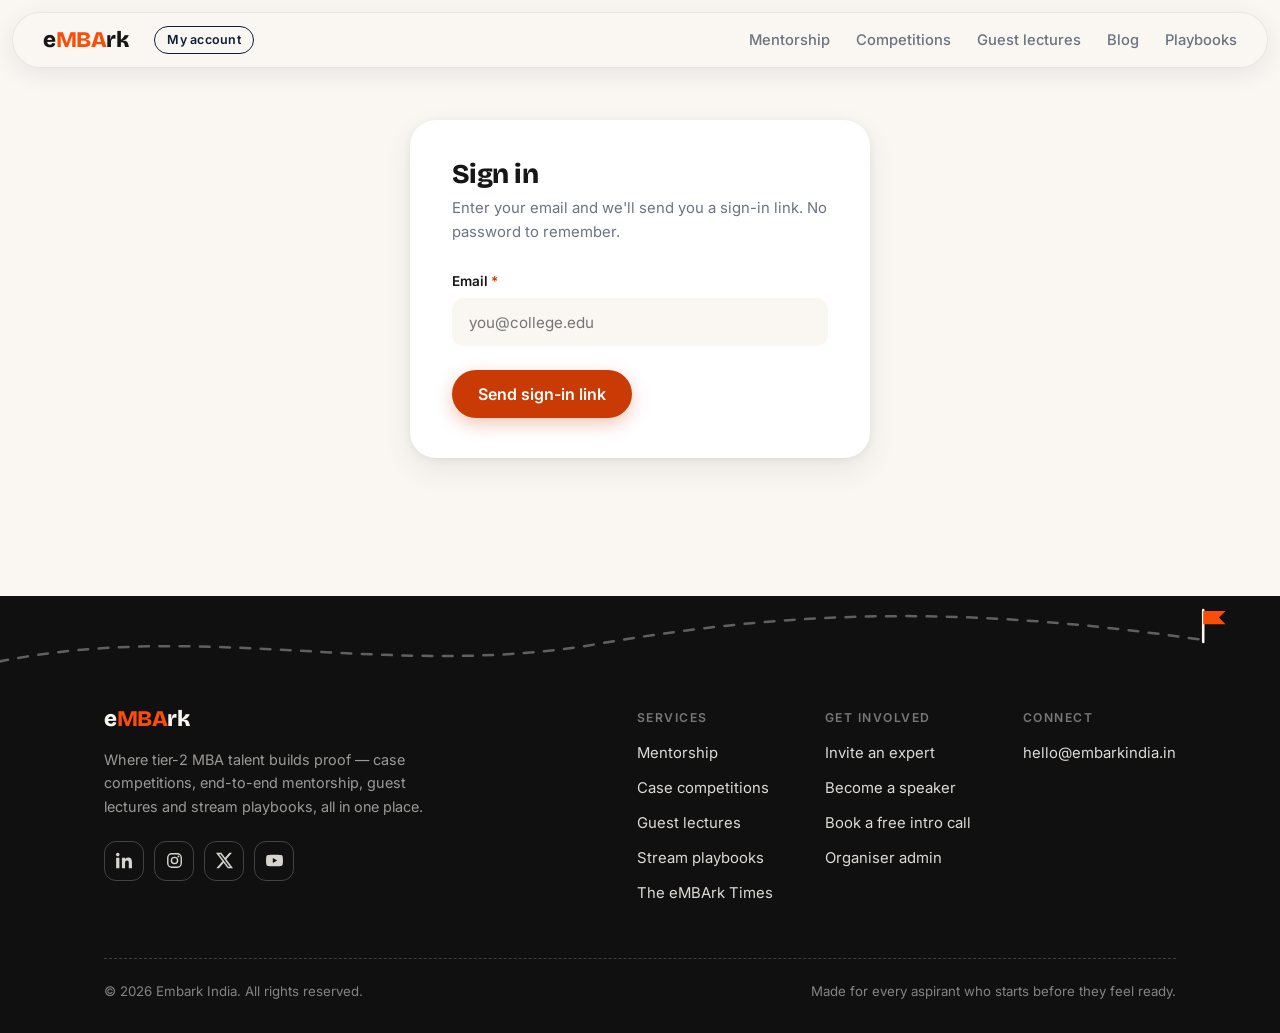
==== commit 05e9be15: "Remove footer ghost wordmark site-wide; add Sign in button to nav top right Co-Authored-By: Claude F" ====
--- a/account.html
+++ b/account.html
@@ -8,7 +8,7 @@
 <link rel="preconnect" href="https://fonts.googleapis.com">
 <link rel="preconnect" href="https://fonts.gstatic.com" crossorigin>
 <link href="https://fonts.googleapis.com/css2?family=Bricolage+Grotesque:opsz,wght@12..96,600;12..96,700;12..96,800&family=Inter:wght@400;500;600&display=swap" rel="stylesheet">
-<link rel="stylesheet" href="gl.css?v=4">
+<link rel="stylesheet" href="gl.css?v=5">
 <style>
   .acct-sec{padding:64px 0 96px;min-height:60vh}
   .acct-card{
@@ -178,11 +178,10 @@
       <span>Made for every aspirant who starts before they feel ready.</span>
     </div>
   </div>
-  <div class="foot-ghost" aria-hidden="true">e<i>MBA</i>rk</div>
 </footer>
 
 <script src="assets/vendor/supabase.js"></script>
-<script src="db.js?v=2"></script>
+<script src="db.js?v=3"></script>
 <script>
   const $ = id => document.getElementById(id);
   const msg = (el, text, kind) => { el.textContent = text; el.className = 'acct-msg ' + kind; };
--- a/gl.css
+++ b/gl.css
@@ -544,14 +544,6 @@
 }
 .foot-base a{color:rgba(250,247,242,.7)}
 .foot-base a:hover{color:var(--orange)}
-.foot-ghost{
-  position:relative;z-index:1;text-align:center;pointer-events:none;user-select:none;
-  font-family:var(--display);font-weight:800;line-height:.72;
-  font-size:clamp(5rem,17vw,15rem);letter-spacing:-.02em;
-  color:transparent;-webkit-text-stroke:1.5px rgba(250,247,242,.1);
-  margin:34px 0 -0.34em;
-}
-.foot-ghost i{font-style:normal;-webkit-text-stroke:1.5px rgba(251,77,10,.32)}
 @media (prefers-reduced-motion:reduce){.fp-line{animation:none}}
 @media (max-width:700px){.foot-path{height:56px}}
 
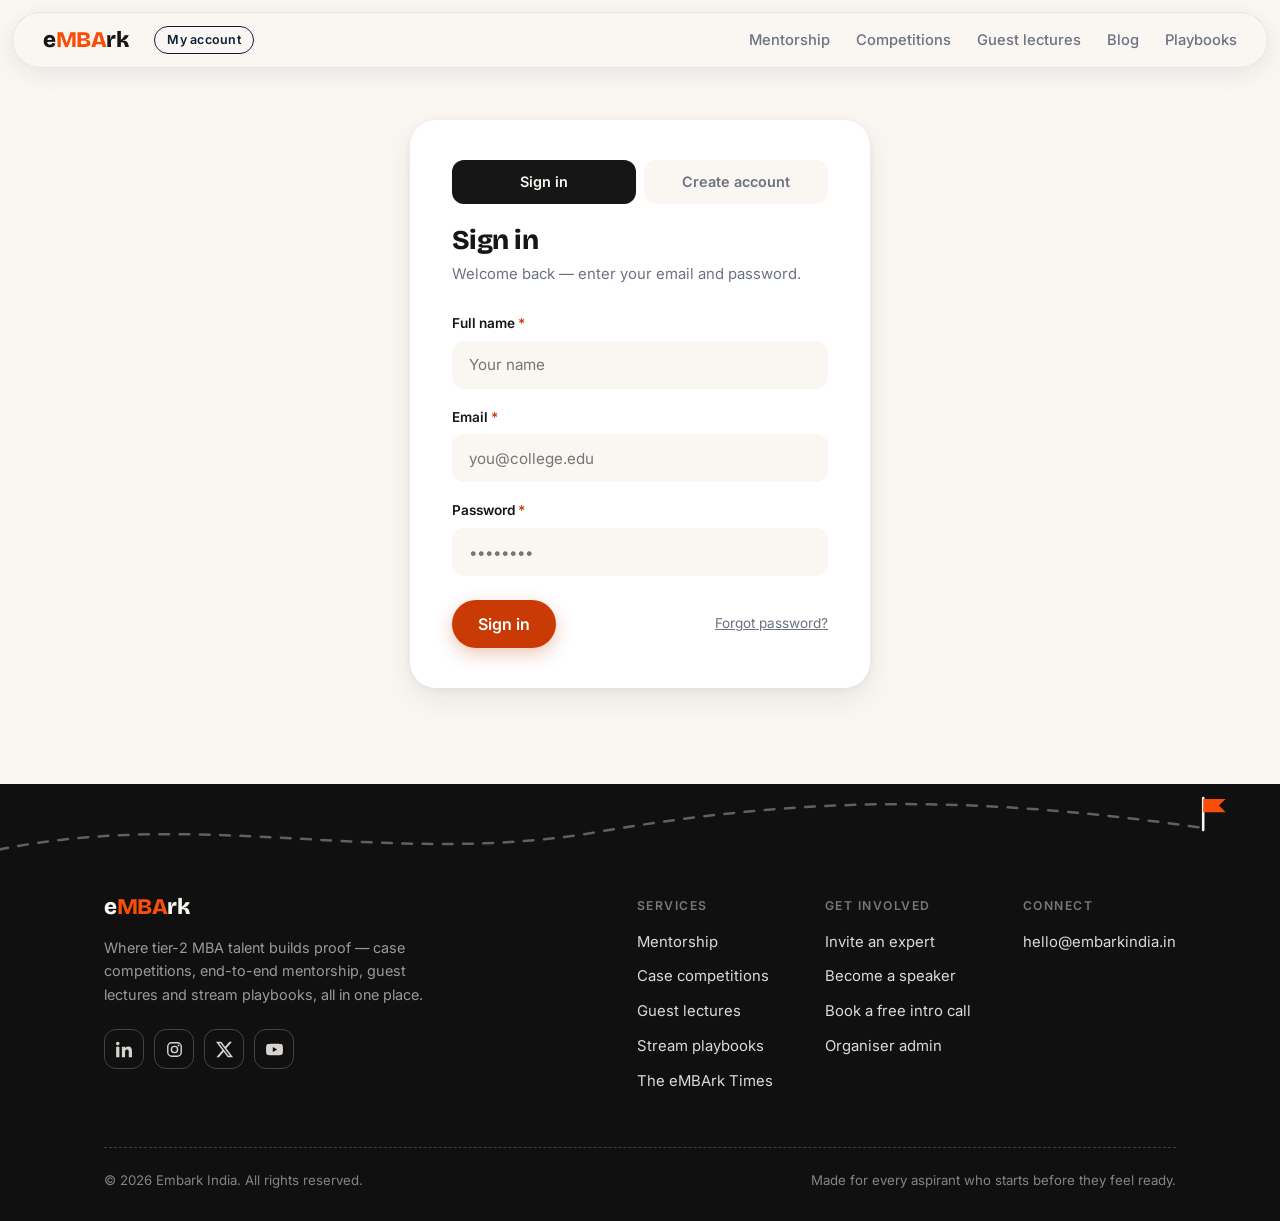
==== commit 83aa9a7d: "Switch auth to email + password (create account, forgot password, set/change password) Co-Authored-B" ====
--- a/account.html
+++ b/account.html
@@ -21,7 +21,13 @@
   .acct-msg{font-size:.88rem;border-radius:12px;padding:12px 15px;margin-top:14px;display:none}
   .acct-msg.ok{display:block;background:var(--green-soft);color:var(--green)}
   .acct-msg.err{display:block;background:#FEE4E2;color:#B42318}
-  .code-input{letter-spacing:.5em;text-align:center;font-size:1.3rem;font-weight:600}
+  .authseg{display:flex;gap:8px;margin-bottom:22px}
+  .authseg button{
+    flex:1;font-family:var(--body);font-weight:600;font-size:.9rem;
+    background:var(--cream);border:1.5px solid transparent;border-radius:12px;
+    padding:11px;cursor:pointer;min-height:44px;transition:all .18s;color:var(--ink-soft);
+  }
+  .authseg button[aria-selected="true"]{background:var(--charcoal);color:var(--cream)}
 
   .me-wrap{max-width:820px;margin:0 auto}
   .me-head{display:flex;align-items:center;justify-content:space-between;gap:16px;flex-wrap:wrap;margin-bottom:28px}
@@ -77,20 +83,49 @@
 <section class="acct-sec">
   <div class="wrap">
 
-    <!-- signed out: email + code -->
+    <!-- signed out: email + password -->
     <div class="acct-card" id="signin-card" hidden>
-      <h1>Sign in</h1>
-      <p class="sub">Enter your email and we'll send you a sign-in link. No password to remember.</p>
-      <form id="email-form" novalidate>
+      <div class="authseg" role="tablist">
+        <button type="button" id="mode-in" aria-selected="true">Sign in</button>
+        <button type="button" id="mode-up" aria-selected="false">Create account</button>
+      </div>
+      <h1 id="si-title">Sign in</h1>
+      <p class="sub" id="si-sub">Welcome back — enter your email and password.</p>
+      <form id="auth-form" novalidate>
+        <div class="field full" id="f-name" hidden>
+          <label for="au-name">Full name <span class="req">*</span></label>
+          <input id="au-name" type="text" autocomplete="name" placeholder="Your name">
+        </div>
         <div class="field full">
-          <label for="si-email">Email <span class="req">*</span></label>
-          <input id="si-email" type="email" autocomplete="email" placeholder="you@college.edu" required>
-        </div>
-        <div class="form-foot" style="justify-content:flex-start">
-          <button class="btn btn-primary" type="submit" id="send-btn">Send sign-in link</button>
+          <label for="au-email">Email <span class="req">*</span></label>
+          <input id="au-email" type="email" autocomplete="email" placeholder="you@college.edu" required>
+        </div>
+        <div class="field full">
+          <label for="au-pass">Password <span class="req">*</span></label>
+          <input id="au-pass" type="password" autocomplete="current-password" minlength="6" placeholder="••••••••" required>
+        </div>
+        <div class="form-foot" style="justify-content:space-between;align-items:center">
+          <button class="btn btn-primary" type="submit" id="auth-btn">Sign in</button>
+          <a href="#" id="forgot" style="font-size:.85rem;color:var(--ink-soft)">Forgot password?</a>
         </div>
       </form>
       <p class="acct-msg" id="si-msg"></p>
+    </div>
+
+    <!-- arrived from a password-reset email -->
+    <div class="acct-card" id="recover-card" hidden>
+      <h1>Set a new password</h1>
+      <p class="sub">Choose a new password for your account.</p>
+      <form id="recover-form" novalidate>
+        <div class="field full">
+          <label for="rc-pass">New password <span class="req">*</span></label>
+          <input id="rc-pass" type="password" autocomplete="new-password" minlength="6" placeholder="At least 6 characters" required>
+        </div>
+        <div class="form-foot" style="justify-content:flex-start">
+          <button class="btn btn-primary" type="submit">Save password &amp; sign in</button>
+        </div>
+      </form>
+      <p class="acct-msg" id="rc-msg"></p>
     </div>
 
     <!-- signed in: profile + my competitions -->
@@ -119,6 +154,15 @@
           </div>
         </form>
         <p class="acct-msg" id="pf-msg"></p>
+      </div>
+
+      <div class="me-card">
+        <h2>Password</h2>
+        <form id="pass-form" novalidate style="grid-template-columns:1fr auto;align-items:end">
+          <div class="field"><label for="np-pass">Set / change password</label><input id="np-pass" type="password" autocomplete="new-password" minlength="6" placeholder="At least 6 characters" required></div>
+          <button class="btn btn-primary btn-sm" type="submit" style="margin-bottom:2px">Save password</button>
+        </form>
+        <p class="acct-msg" id="np-msg"></p>
       </div>
     </div>
 
@@ -181,7 +225,7 @@
 </footer>
 
 <script src="assets/vendor/supabase.js"></script>
-<script src="db.js?v=3"></script>
+<script src="db.js?v=4"></script>
 <script>
   const $ = id => document.getElementById(id);
   const msg = (el, text, kind) => { el.textContent = text; el.className = 'acct-msg ' + kind; };
@@ -231,21 +275,98 @@
     }
   }
 
-  $('email-form').addEventListener('submit', async e => {
-    e.preventDefault();
-    const email = $('si-email').value.trim();
-    if (!email) return;
-    $('send-btn').disabled = true; $('send-btn').textContent = 'Sending…';
-    const { error } = await sbSendLink(email);
-    $('send-btn').disabled = false; $('send-btn').textContent = 'Send sign-in link';
-    if (error) { msg($('si-msg'), error.message, 'err'); return; }
-    msg($('si-msg'), 'Link sent to ' + email + ' — open your inbox (check spam too) and click "Sign in". You\'ll land back here, signed in.', 'ok');
-  });
-
-  // when the user arrives back from the email link, sign-in completes automatically
-  sbOnAuthChange((event) => { if (event === 'SIGNED_IN' || event === 'SIGNED_OUT') render(); });
+  // ----- sign in / create account (email + password) -----
+  let authMode = 'in';
+  const setMode = m => {
+    authMode = m;
+    $('mode-in').setAttribute('aria-selected', m === 'in');
+    $('mode-up').setAttribute('aria-selected', m === 'up');
+    $('f-name').hidden = m === 'in';
+    $('au-name').required = m === 'up';
+    $('si-title').textContent = m === 'in' ? 'Sign in' : 'Create your account';
+    $('si-sub').textContent = m === 'in'
+      ? 'Welcome back — enter your email and password.'
+      : 'One account for registrations, submissions, and certificates.';
+    $('auth-btn').textContent = m === 'in' ? 'Sign in' : 'Create account';
+    $('au-pass').autocomplete = m === 'in' ? 'current-password' : 'new-password';
+    $('forgot').style.display = m === 'in' ? '' : 'none';
+    $('si-msg').className = 'acct-msg';
+  };
+  $('mode-in').addEventListener('click', () => setMode('in'));
+  $('mode-up').addEventListener('click', () => setMode('up'));
+
+  $('auth-form').addEventListener('submit', async e => {
+    e.preventDefault();
+    const form = e.target;
+    if (!form.checkValidity()) { form.reportValidity(); return; }
+    const email = $('au-email').value.trim();
+    const pass = $('au-pass').value;
+    const btn = $('auth-btn');
+    btn.disabled = true; btn.textContent = authMode === 'in' ? 'Signing in…' : 'Creating…';
+    if (authMode === 'in') {
+      const { error } = await sbSignIn(email, pass);
+      btn.disabled = false; btn.textContent = 'Sign in';
+      if (error) {
+        msg($('si-msg'), /invalid/i.test(error.message)
+          ? 'Wrong email or password. If you signed up earlier without a password, use "Forgot password?" to set one.'
+          : error.message, 'err');
+        return;
+      }
+      render();
+    } else {
+      const name = $('au-name').value.trim();
+      const { data, error } = await sbSignUp(email, pass, name);
+      btn.disabled = false; btn.textContent = 'Create account';
+      if (error) {
+        msg($('si-msg'), /already registered/i.test(error.message)
+          ? 'This email already has an account — switch to Sign in (or use "Forgot password?").'
+          : error.message, 'err');
+        return;
+      }
+      if (data && data.session) { render(); return; }
+      msg($('si-msg'), 'Account created! Check your inbox for a confirmation email, click the link, then sign in here.', 'ok');
+      setMode('in');
+    }
+  });
+
+  $('forgot').addEventListener('click', async e => {
+    e.preventDefault();
+    const email = $('au-email').value.trim();
+    if (!email) { msg($('si-msg'), 'Type your email above first, then click "Forgot password?".', 'err'); return; }
+    const { error } = await sbResetPassword(email);
+    msg($('si-msg'), error ? error.message :
+      'Password reset link sent to ' + email + ' — click it and you\'ll be back here to set a new password.', error ? 'err' : 'ok');
+  });
+
+  // ----- arriving from a password-reset email -----
+  $('recover-form').addEventListener('submit', async e => {
+    e.preventDefault();
+    const { error } = await sbUpdatePassword($('rc-pass').value);
+    if (error) { msg($('rc-msg'), error.message, 'err'); return; }
+    $('recover-card').hidden = true;
+    render();
+  });
+
+  sbOnAuthChange((event) => {
+    if (event === 'PASSWORD_RECOVERY') {
+      $('signin-card').hidden = true;
+      $('me').hidden = true;
+      $('recover-card').hidden = false;
+      return;
+    }
+    if (event === 'SIGNED_IN' || event === 'SIGNED_OUT') render();
+  });
 
   $('signout-btn').addEventListener('click', async () => { await sbSignOut(); render(); });
+
+  $('pass-form').addEventListener('submit', async e => {
+    e.preventDefault();
+    const form = e.target;
+    if (!form.checkValidity()) { form.reportValidity(); return; }
+    const { error } = await sbUpdatePassword($('np-pass').value);
+    msg($('np-msg'), error ? error.message : 'Password saved — from now on you can sign in with email + password.', error ? 'err' : 'ok');
+    if (!error) $('np-pass').value = '';
+  });
 
   $('profile-form').addEventListener('submit', async e => {
     e.preventDefault();
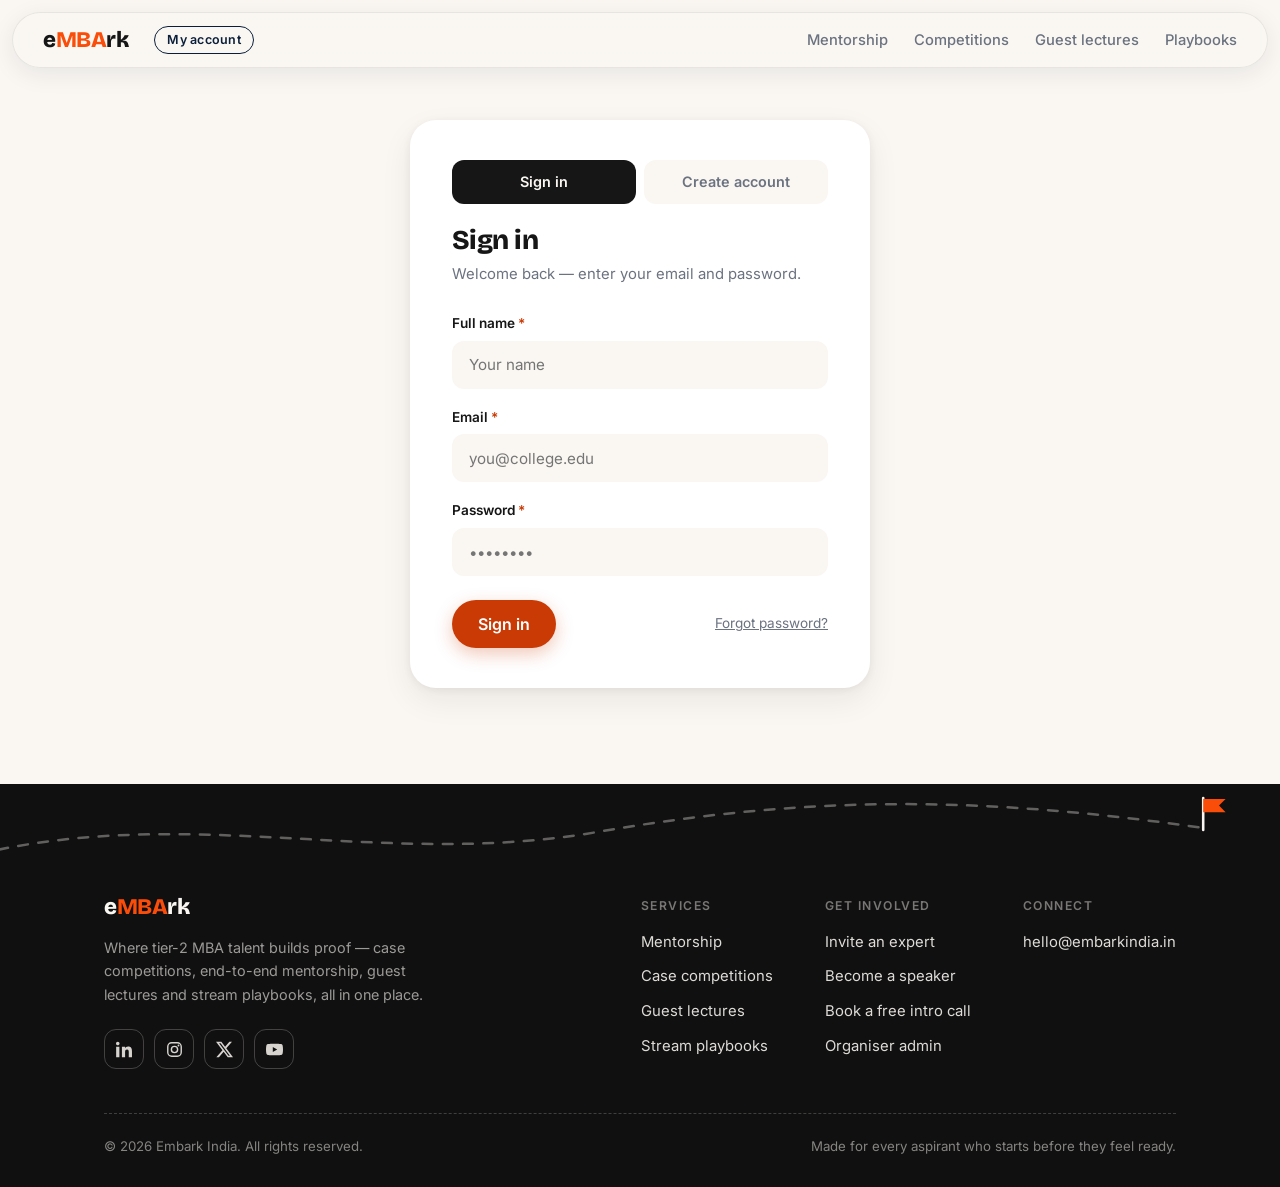
==== commit 7e651ffd: "Remove blog feature entirely Delete blog.html, blog-post.html and js/posts.js; remove the Featured B" ====
--- a/account.html
+++ b/account.html
@@ -8,7 +8,7 @@
 <link rel="preconnect" href="https://fonts.googleapis.com">
 <link rel="preconnect" href="https://fonts.gstatic.com" crossorigin>
 <link href="https://fonts.googleapis.com/css2?family=Bricolage+Grotesque:opsz,wght@12..96,600;12..96,700;12..96,800&family=Inter:wght@400;500;600&display=swap" rel="stylesheet">
-<link rel="stylesheet" href="gl.css?v=5">
+<link rel="stylesheet" href="css/gl.css?v=6">
 <style>
   .acct-sec{padding:64px 0 96px;min-height:60vh}
   .acct-card{
@@ -64,7 +64,6 @@
       <li><a href="mentorship.html">Mentorship</a></li>
       <li><a href="competitions.html">Competitions</a></li>
       <li><a href="guest-lectures.html">Guest lectures</a></li>
-      <li><a href="blog.html">Blog</a></li>
       <li><a href="playbooks.html">Playbooks</a></li>
     </ul>
     <button class="nav-burger" id="nav-burger" aria-label="Open menu" aria-expanded="false">
@@ -75,7 +74,6 @@
     <a href="mentorship.html">Mentorship</a>
     <a href="competitions.html">Competitions</a>
     <a href="guest-lectures.html">Guest lectures</a>
-    <a href="blog.html">Blog</a>
     <a href="playbooks.html">Playbooks</a>
   </div>
 </nav>
@@ -197,7 +195,6 @@
             <li><a href="competitions.html">Case competitions</a></li>
             <li><a href="guest-lectures.html">Guest lectures</a></li>
             <li><a href="playbooks.html">Stream playbooks</a></li>
-            <li><a href="blog.html">The eMBArk Times</a></li>
           </ul>
         </div>
         <div>
@@ -225,7 +222,7 @@
 </footer>
 
 <script src="assets/vendor/supabase.js"></script>
-<script src="db.js?v=4"></script>
+<script src="js/db.js?v=6"></script>
 <script>
   const $ = id => document.getElementById(id);
   const msg = (el, text, kind) => { el.textContent = text; el.className = 'acct-msg ' + kind; };
@@ -377,6 +374,6 @@
 
   render();
 </script>
-<script src="nav.js?v=2" defer></script>
+<script src="js/nav.js?v=2" defer></script>
 </body>
 </html>
--- a/css/gl.css
+++ b/css/gl.css
@@ -0,0 +1,818 @@
+/* Embark India — Guest Lectures shared styles */
+:root{
+  --orange:#FB4D0A;
+  --orange-deep:#C93A05;
+  --orange-soft:#FFE9DF;
+  --cream:#FAF7F2;
+  --cream-deep:#EFE9DE;
+  --charcoal:#161616;
+  --ink-soft:#6B7280;
+  --navy:#0B1F3A;
+  --navy-deep:#08172B;
+  --navy-soft:#E7EDF6;
+  --green:#0B1F3A;
+  --green-deep:#08172B;
+  --green-soft:#E7EDF6;
+  --white:#FFFFFF;
+  --display:"Bricolage Grotesque",system-ui,sans-serif;
+  --body:"Inter",system-ui,sans-serif;
+  --radius-lg:26px;
+  --radius-md:16px;
+  --radius-pill:999px;
+  --shadow-card:0 2px 8px rgba(22,22,22,.06),0 12px 32px rgba(22,22,22,.07);
+  --maxw:1120px;
+}
+*{margin:0;padding:0;box-sizing:border-box}
+html{scroll-behavior:smooth;overflow-x:hidden}
+body{
+  font-family:var(--body);background:var(--cream);color:var(--charcoal);
+  font-size:16px;line-height:1.6;-webkit-font-smoothing:antialiased;overflow-x:hidden;
+}
+img,svg{display:block;max-width:100%}
+.wrap{max-width:var(--maxw);margin:0 auto;padding:0 24px}
+
+/* ---------- type ---------- */
+h1,h2,h3{font-family:var(--display);letter-spacing:-.02em}
+h1{font-weight:800;font-size:clamp(2.1rem,4.4vw,3.3rem);line-height:1.07}
+h2{font-weight:700;font-size:clamp(1.7rem,3.4vw,2.4rem);line-height:1.14;margin-bottom:14px}
+.eyebrow{
+  display:inline-flex;align-items:center;gap:10px;
+  font-size:.78rem;font-weight:600;letter-spacing:.14em;text-transform:uppercase;
+  color:var(--green);margin-bottom:16px;
+}
+.eyebrow::before{content:"";width:30px;border-top:2px dashed var(--green)}
+.sec-head{max-width:640px;margin-bottom:52px;position:relative}
+.sec-head p{color:var(--ink-soft);font-size:1.05rem}
+section{padding:88px 0;position:relative}
+
+/* ---------- nav ---------- */
+.wordmark{
+  font-family:var(--display);font-weight:800;font-size:1.4rem;letter-spacing:-.02em;
+  text-decoration:none;color:var(--charcoal);line-height:1;
+}
+.wordmark .mba{color:var(--orange)}
+.nav{
+  position:sticky;top:12px;z-index:100;
+  background:transparent;border-bottom:none;
+  padding:0 12px;
+}
+.nav-inner{
+  max-width:none;margin:0 auto;padding:11px 14px 11px 26px;
+  display:flex;align-items:center;justify-content:space-between;gap:20px;
+  background:rgba(250,247,242,.85);backdrop-filter:blur(16px);
+  border:1px solid rgba(22,22,22,.08);border-radius:999px;
+  box-shadow:0 6px 24px rgba(11,31,58,.08);
+}
+.nav-brand{display:flex;align-items:center;gap:12px}
+.nav-service{
+  font-size:.78rem;font-weight:600;color:var(--green);
+  border:1.5px solid var(--green);border-radius:var(--radius-pill);
+  padding:3px 12px;letter-spacing:.02em;white-space:nowrap;
+}
+.nav-links{display:flex;gap:26px;list-style:none;margin-left:auto}
+.nav-links a{
+  text-decoration:none;font-weight:500;font-size:.92rem;color:var(--ink-soft);
+  transition:color .18s;position:relative;padding-bottom:2px;
+}
+.nav-links a::after{
+  content:"";position:absolute;left:0;right:0;bottom:-7px;height:3px;
+  background:repeating-linear-gradient(90deg,var(--orange) 0 7px,transparent 7px 13px);
+  transform:scaleX(0);transform-origin:left;transition:transform .35s ease;border-radius:2px;
+}
+.nav-links a:hover{color:var(--navy)}
+.nav-links a:hover::after{transform:scaleX(1)}
+
+/* ---------- buttons ---------- */
+.btn{
+  display:inline-flex;align-items:center;justify-content:center;gap:10px;
+  font-family:var(--body);font-weight:600;font-size:1rem;
+  padding:14px 26px;border-radius:var(--radius-pill);
+  text-decoration:none;cursor:pointer;border:none;min-height:48px;
+  transition:transform .18s,background .18s,border-color .18s;
+}
+.btn:active{transform:scale(.97)}
+.btn-primary{background:var(--orange-deep);color:#fff;box-shadow:0 6px 18px rgba(201,58,5,.28)}
+.btn-primary:hover{background:#A93104}
+.btn-green{background:var(--green);color:#fff}
+.btn-green:hover{background:var(--green-deep)}
+.btn-light{background:var(--cream);color:var(--charcoal)}
+.btn-light:hover{background:#fff}
+.btn-ghost{background:transparent;color:var(--charcoal);border:1.5px solid rgba(22,22,22,.25)}
+.btn-ghost:hover{border-color:var(--charcoal)}
+.btn-sm{padding:10px 18px;font-size:.9rem;min-height:44px}
+a:focus-visible,button:focus-visible,input:focus-visible,select:focus-visible,textarea:focus-visible,[tabindex]:focus-visible{
+  outline:3px solid var(--orange);outline-offset:2px;
+}
+
+/* ---------- hero ---------- */
+.hero{position:relative;padding:56px 0 72px;overflow:hidden}
+.hero-blob{position:absolute;pointer-events:none;z-index:0}
+.hero-blob.tr{top:-140px;right:-150px;width:320px;opacity:.9}
+.hero-blob.bl{bottom:-160px;left:-160px;width:300px;opacity:.45}
+.hero-grid{
+  position:relative;z-index:1;
+  display:grid;grid-template-columns:1.05fr .95fr;gap:56px;align-items:center;
+}
+.hero-copy h1 .accent{color:var(--orange)}
+.hero-copy h1 .scribble{position:relative;white-space:nowrap}
+.hero-copy h1 .scribble svg{position:absolute;left:0;bottom:-.16em;width:100%;height:.3em;overflow:visible}
+.hero-sub{font-size:1.08rem;color:var(--ink-soft);max-width:480px;margin:20px 0 0}
+
+.doors{display:grid;grid-template-columns:1fr;gap:14px;max-width:440px;margin:34px 0 0}
+.door{
+  display:flex;align-items:center;gap:16px;
+  border-radius:18px;padding:20px 22px;text-decoration:none;
+  box-shadow:var(--shadow-card);
+  transition:transform .2s,box-shadow .2s;
+}
+.door:hover{transform:translateX(6px)}
+.door:hover .door-arrow{transform:translateX(5px)}
+.door-icon{
+  width:46px;height:46px;border-radius:13px;flex:none;
+  display:flex;align-items:center;justify-content:center;
+}
+.door-icon svg{width:23px;height:23px}
+.door-text b{display:block;font-family:var(--display);font-weight:700;font-size:1.1rem;letter-spacing:-.01em}
+.door-text span{font-size:.83rem}
+.door-arrow{margin-left:auto;flex:none;transition:transform .2s}
+.door-arrow svg{width:20px;height:20px}
+.door-college{background:var(--charcoal)}
+.door-college .door-icon{background:rgba(251,77,10,.18);color:var(--orange)}
+.door-college .door-text b{color:#fff}
+.door-college .door-text span{color:rgba(250,247,242,.65)}
+.door-college .door-arrow{color:var(--orange)}
+.door-expert{background:var(--white)}
+.door-expert .door-icon{background:var(--green-soft);color:var(--green)}
+.door-expert .door-text span{color:var(--ink-soft)}
+.door-expert .door-arrow{color:var(--green)}
+
+/* hero people wall */
+.people-wall{
+  display:grid;grid-template-columns:1fr 1fr;gap:18px;height:560px;
+  -webkit-mask-image:linear-gradient(180deg,transparent,#000 10%,#000 90%,transparent);
+  mask-image:linear-gradient(180deg,transparent,#000 10%,#000 90%,transparent);
+}
+.people-col{overflow:hidden}
+.people-track{display:flex;flex-direction:column;animation:vslide 30s linear infinite}
+.people-col.reverse .people-track{animation-direction:reverse}
+.people-col:hover .people-track{animation-play-state:paused}
+@keyframes vslide{from{transform:translateY(0)}to{transform:translateY(-50%)}}
+.people-card{
+  background:var(--white);border-radius:20px;padding:11px 11px 15px;
+  box-shadow:var(--shadow-card);margin-bottom:18px;flex:none;
+}
+.pc-img{position:relative;border-radius:14px;overflow:hidden}
+.pc-img img{width:100%;aspect-ratio:1/1;object-fit:cover}
+.pc-badge{
+  position:absolute;right:8px;bottom:8px;
+  background:rgba(255,255,255,.92);color:var(--charcoal);
+  font-size:.7rem;font-weight:600;border-radius:var(--radius-pill);padding:3px 10px;
+}
+.people-card b{display:block;font-family:var(--display);font-weight:700;font-size:.98rem;margin-top:11px;letter-spacing:-.01em}
+.people-card span{font-size:.8rem;color:var(--ink-soft)}
+
+/* ---------- logo strip ---------- */
+.cred{background:var(--white);padding:64px 0 58px;overflow:hidden}
+.cred-head{text-align:center;max-width:560px;margin:0 auto 34px;padding:0 24px}
+.cred-head h2{font-size:clamp(1.5rem,2.8vw,2rem);margin-bottom:8px}
+.cred-head p{color:var(--ink-soft);font-size:.98rem}
+.marquee{position:relative;overflow:hidden;padding:8px 0;
+  -webkit-mask-image:linear-gradient(90deg,transparent,#000 10%,#000 90%,transparent);
+  mask-image:linear-gradient(90deg,transparent,#000 10%,#000 90%,transparent);
+}
+.marquee-track{display:flex;gap:18px;width:max-content;animation:slide 28s linear infinite}
+.marquee:hover .marquee-track{animation-play-state:paused}
+@keyframes slide{from{transform:translateX(0)}to{transform:translateX(-50%)}}
+.logo-tile{
+  flex:none;width:96px;height:96px;border-radius:24px;
+  background:var(--cream);border:1px solid rgba(22,22,22,.06);
+  display:flex;align-items:center;justify-content:center;
+  transition:transform .2s;
+}
+.logo-tile:hover{transform:translateY(-4px)}
+.logo-tile img{width:52px;height:52px;object-fit:contain;border-radius:10px}
+.logo-mono{
+  width:54px;height:54px;border-radius:14px;
+  background:var(--green);color:#fff;
+  display:flex;flex-direction:column;align-items:center;justify-content:center;
+  font-family:var(--display);line-height:1;
+}
+.logo-mono i{font-style:normal;font-size:.56rem;font-weight:600;letter-spacing:.08em;opacity:.8}
+.logo-mono b{font-weight:800;font-size:1.35rem}
+
+/* ---------- why: flip cards ---------- */
+.why{background:var(--cream)}
+.flip-grid{display:grid;grid-template-columns:repeat(3,1fr);gap:22px;perspective:1400px}
+.flip{position:relative;height:330px;cursor:pointer;border:none;background:none;font:inherit;text-align:left;border-radius:var(--radius-lg)}
+.flip-inner{
+  position:absolute;inset:0;transform-style:preserve-3d;
+  transition:transform .65s cubic-bezier(.25,.7,.3,1);
+}
+.flip:hover .flip-inner,.flip:focus-visible .flip-inner,.flip.flipped .flip-inner{transform:rotateY(180deg)}
+.flip-face{
+  position:absolute;inset:0;border-radius:var(--radius-lg);padding:32px;
+  backface-visibility:hidden;-webkit-backface-visibility:hidden;
+  display:flex;flex-direction:column;overflow:hidden;
+}
+.flip-front{justify-content:space-between}
+.flip-front .ghost{
+  position:absolute;top:2px;right:14px;
+  font-family:var(--display);font-weight:800;font-size:7rem;line-height:1;
+  color:transparent;-webkit-text-stroke:1.5px rgba(255,255,255,.26);
+  pointer-events:none;
+}
+.flip-front .why-metric{
+  font-size:.76rem;font-weight:600;letter-spacing:.13em;text-transform:uppercase;opacity:.9;
+}
+.flip-front h3{font-size:2.1rem;font-weight:800;color:#fff;letter-spacing:-.02em}
+.flip-hint{
+  display:inline-flex;align-items:center;gap:8px;
+  font-size:.8rem;font-weight:500;opacity:.75;margin-top:10px;
+}
+.flip-hint svg{width:15px;height:15px}
+.flip-back{transform:rotateY(180deg);justify-content:center;gap:12px}
+.flip-back h3{font-size:1.3rem;color:#fff}
+.flip-back p{font-size:.97rem;line-height:1.65}
+.f-orange .flip-front{background:var(--orange);color:#fff}
+.f-orange .flip-back{background:var(--orange-deep);color:rgba(255,255,255,.94)}
+.f-dark .flip-front{background:var(--charcoal);color:var(--cream)}
+.f-dark .flip-front .why-metric{color:var(--orange)}
+.f-dark .flip-back{background:#000;color:rgba(250,247,242,.9)}
+.f-green .flip-front{background:var(--green);color:var(--cream)}
+.f-green .flip-front .why-metric{color:var(--orange-soft)}
+.f-green .flip-back{background:var(--green-deep);color:rgba(250,247,242,.92)}
+
+/* ---------- engage + expertise ---------- */
+.expert-sec{background:var(--white)}
+.tabs{display:inline-flex;gap:6px;background:var(--cream);border-radius:var(--radius-pill);padding:6px;margin-bottom:42px}
+.tab-btn{
+  font-family:var(--body);font-weight:600;font-size:.94rem;color:var(--ink-soft);
+  background:transparent;border:none;border-radius:var(--radius-pill);
+  padding:11px 24px;cursor:pointer;min-height:44px;transition:background .18s,color .18s;
+}
+.tab-btn[aria-selected="true"]{background:var(--charcoal);color:var(--cream)}
+
+.bento{display:grid;grid-template-columns:repeat(3,1fr);grid-auto-rows:200px;gap:18px}
+.bento-card{
+  border-radius:var(--radius-md);padding:28px;position:relative;overflow:hidden;
+  display:flex;flex-direction:column;justify-content:flex-end;
+  background:var(--cream);
+  transition:transform .22s,box-shadow .22s;
+}
+.bento-card:hover{transform:translateY(-5px);box-shadow:var(--shadow-card)}
+.bento-card:hover .bento-go{transform:translate(3px,-3px)}
+.bento-card h3{font-size:1.15rem;font-weight:700;margin-bottom:6px}
+.bento-card p{font-size:.88rem;color:var(--ink-soft)}
+.bento-card .bento-icon{
+  position:absolute;top:24px;left:26px;width:44px;height:44px;border-radius:12px;
+  display:flex;align-items:center;justify-content:center;
+  background:rgba(22,22,22,.06);color:var(--charcoal);
+}
+.bento-card .bento-icon svg{width:22px;height:22px}
+.bento-go{position:absolute;top:26px;right:24px;color:var(--ink-soft);opacity:.5;transition:transform .2s}
+.bento-go svg{width:18px;height:18px}
+.bento-feature{grid-row:span 2;background:var(--orange);color:#fff}
+.bento-feature h3{color:#fff;font-size:1.6rem}
+.bento-feature p{color:rgba(255,255,255,.88);font-size:.95rem}
+.bento-feature .bento-icon{background:rgba(255,255,255,.18);color:#fff}
+.bento-feature .bento-go{color:#fff}
+.bento-feature .ghost{
+  position:absolute;top:-24px;right:-10px;font-family:var(--display);font-weight:800;
+  font-size:9rem;line-height:1;color:transparent;-webkit-text-stroke:1.5px rgba(255,255,255,.3);
+  pointer-events:none;
+}
+.bento-green{background:var(--green-soft)}
+.bento-green .bento-icon{background:rgba(11,31,58,.1);color:var(--green)}
+.bento-dark{background:var(--charcoal)}
+.bento-dark h3{color:#fff}
+.bento-dark p{color:rgba(250,247,242,.7)}
+.bento-dark .bento-icon{background:rgba(251,77,10,.16);color:var(--orange)}
+.bento-dark .bento-go{color:var(--orange)}
+
+/* bubble cloud */
+.bubble-stage{position:relative;height:500px}
+.bubble{
+  position:absolute;border-radius:50%;border:none;padding:12px;
+  display:flex;align-items:center;justify-content:center;text-align:center;
+  font-family:var(--display);font-weight:700;letter-spacing:-.01em;line-height:1.2;
+  cursor:pointer;
+  animation:bob 7s ease-in-out infinite alternate;
+  transition:transform .25s,box-shadow .25s;
+}
+.bubble:hover{transform:scale(1.09);z-index:2}
+.bubble[aria-selected="true"]{box-shadow:0 0 0 4px var(--cream),0 0 0 7px var(--orange);z-index:2}
+@keyframes bob{from{margin-top:-7px}to{margin-top:9px}}
+.b-orange{background:var(--orange);color:#fff}
+.b-green{background:var(--green);color:#fff}
+.b-dark{background:var(--charcoal);color:var(--cream)}
+.b-soft{background:var(--orange-soft);color:var(--orange-deep)}
+.b-gsoft{background:var(--green-soft);color:var(--green)}
+.b-line{background:var(--white);color:var(--charcoal);border:2px dashed rgba(22,22,22,.3)}
+.bubble-hint{text-align:center;font-size:.85rem;color:var(--ink-soft);margin:6px 0 22px}
+.verticals{display:none;flex-wrap:wrap;gap:10px;margin-bottom:24px}
+.vert-chip{
+  font-family:var(--body);font-weight:500;font-size:.92rem;color:var(--charcoal);
+  background:var(--cream);border:1.5px solid transparent;border-radius:var(--radius-pill);
+  padding:10px 19px;cursor:pointer;min-height:44px;transition:all .18s;
+}
+.vert-chip:hover{border-color:rgba(22,22,22,.3)}
+.vert-chip[aria-selected="true"]{background:var(--orange);color:#fff}
+.vert-detail{
+  background:var(--green);color:var(--cream);border-radius:var(--radius-lg);
+  padding:30px 36px;display:flex;flex-direction:column;gap:13px;min-height:150px;
+}
+.vert-detail h3{color:#fff;font-size:1.25rem}
+.vert-topics{display:flex;flex-wrap:wrap;gap:9px;list-style:none}
+.vert-topics li{
+  font-size:.9rem;background:rgba(250,247,242,.12);border:1px solid rgba(250,247,242,.25);
+  border-radius:var(--radius-pill);padding:7px 15px;
+}
+.vert-detail .vert-note{font-size:.84rem;color:rgba(250,247,242,.65)}
+
+/* ---------- how it works v2 ---------- */
+.how{background:var(--cream)}
+.how-cards{display:grid;grid-template-columns:repeat(3,1fr);gap:30px;position:relative;padding-top:16px}
+.how-connect{
+  position:absolute;top:52%;left:6%;right:6%;
+  border-top:2.5px dashed var(--green);opacity:.35;z-index:0;
+}
+.how-card{
+  position:relative;z-index:1;background:var(--white);border-radius:24px;
+  padding:38px 30px 32px;box-shadow:var(--shadow-card);overflow:hidden;
+  transition:transform .28s;
+}
+.how-card.tilt-l{transform:rotate(-1.6deg)}
+.how-card.tilt-r{transform:rotate(1.6deg)}
+.how-card:hover{transform:rotate(0) translateY(-8px)}
+.how-chip{
+  position:absolute;top:18px;right:22px;
+  background:var(--orange-soft);color:var(--orange-deep);
+  font-size:.76rem;font-weight:600;border-radius:var(--radius-pill);padding:5px 13px;
+}
+.how-card .ghost{
+  position:absolute;bottom:-30px;right:6px;
+  font-family:var(--display);font-weight:800;font-size:7.5rem;line-height:1;
+  color:transparent;-webkit-text-stroke:1.5px var(--cream-deep);pointer-events:none;
+}
+.how-icon{
+  width:54px;height:54px;border-radius:16px;background:var(--green);color:#fff;
+  display:flex;align-items:center;justify-content:center;margin-bottom:20px;
+}
+.how-icon svg{width:26px;height:26px}
+.how-card h3{font-size:1.24rem;font-weight:700;margin-bottom:8px}
+.how-card p{font-size:.93rem;color:var(--ink-soft);position:relative;z-index:1}
+
+/* ---------- promises v2 ---------- */
+.promises{background:var(--green);color:var(--cream)}
+.promise-grid{display:grid;grid-template-columns:repeat(4,1fr);gap:18px}
+.promise-tile{
+  background:rgba(250,247,242,.06);border:1px solid rgba(250,247,242,.14);
+  border-radius:20px;padding:28px 26px;
+  transition:background .25s,transform .25s,border-color .25s;
+}
+.promise-tile:hover,.promise-tile:focus-visible{
+  background:rgba(250,247,242,.11);transform:translateY(-6px);border-color:rgba(250,247,242,.3);
+}
+.promise-icon{
+  width:52px;height:52px;border-radius:50%;background:var(--orange);color:#fff;
+  display:flex;align-items:center;justify-content:center;margin-bottom:18px;
+  transition:transform .35s;
+}
+.promise-icon svg{width:24px;height:24px}
+.promise-tile:hover .promise-icon{transform:rotate(-10deg) scale(1.1)}
+.promise-tile h3{color:#fff;font-size:1.14rem;font-weight:700}
+.promise-desc{
+  max-height:0;opacity:0;overflow:hidden;margin-top:0;
+  font-size:.9rem;color:rgba(250,247,242,.78);
+  transition:max-height .35s ease,opacity .3s ease,margin-top .3s ease;
+}
+.promise-tile:hover .promise-desc,.promise-tile:focus-visible .promise-desc{
+  max-height:140px;opacity:1;margin-top:9px;
+}
+
+/* ---------- spotlight carousel ---------- */
+.spot{background:var(--white);overflow:hidden}
+.car-view{overflow:hidden;margin:0 -4px;padding:4px}
+.car-track{display:flex;gap:20px;transition:transform .5s cubic-bezier(.22,.8,.3,1)}
+.car-slide{flex:0 0 calc((100% - 40px)/3);min-width:0}
+.spot-card{
+  background:var(--cream);border-radius:22px;padding:28px;height:100%;
+  display:flex;flex-direction:column;
+}
+.spot-top{display:flex;align-items:center;gap:14px}
+.spot-photo{
+  width:66px;height:66px;border-radius:18px;object-fit:cover;flex:none;
+  box-shadow:0 0 0 3px #fff;
+}
+.spot-photo.fallback{
+  display:flex;align-items:center;justify-content:center;
+  background:var(--green);color:#fff;font-family:var(--display);font-weight:800;font-size:1.3rem;
+}
+.spot-top b{display:block;font-family:var(--display);font-weight:700;font-size:1rem;letter-spacing:-.01em}
+.spot-top span{font-size:.82rem;color:var(--ink-soft)}
+.spot-quote{font-size:.95rem;line-height:1.62;margin-top:16px}
+.spot-quote::before{
+  content:"“";display:block;font-family:var(--display);font-weight:800;
+  font-size:2.1rem;line-height:.55;color:var(--orange);margin-bottom:10px;
+}
+.car-nav{display:flex;align-items:center;justify-content:center;gap:18px;margin-top:30px}
+.car-btn{
+  width:48px;height:48px;border-radius:50%;border:1.5px solid rgba(22,22,22,.25);
+  background:transparent;color:var(--charcoal);cursor:pointer;
+  display:flex;align-items:center;justify-content:center;transition:all .18s;
+}
+.car-btn:hover{background:var(--charcoal);color:var(--cream);border-color:var(--charcoal)}
+.car-btn svg{width:20px;height:20px}
+.car-dots{display:flex;gap:8px}
+.car-dot{
+  width:9px;height:9px;border-radius:50%;background:rgba(22,22,22,.18);
+  border:none;cursor:pointer;padding:0;transition:all .2s;
+}
+.car-dot[aria-current="true"]{background:var(--orange);width:26px;border-radius:999px}
+
+/* ---------- faq ---------- */
+.faq{background:var(--cream)}
+.faq-list{max-width:760px}
+.faq-item{border-bottom:1px dashed rgba(22,22,22,.2)}
+.faq-item summary{
+  list-style:none;cursor:pointer;display:flex;justify-content:space-between;align-items:center;gap:16px;
+  font-family:var(--display);font-weight:700;font-size:1.08rem;padding:22px 4px;
+}
+.faq-item summary::-webkit-details-marker{display:none}
+.faq-item summary::after{
+  content:"+";font-family:var(--display);font-weight:700;font-size:1.5rem;color:var(--orange);
+  flex:none;transition:transform .2s;
+}
+.faq-item[open] summary::after{transform:rotate(45deg)}
+.faq-item .faq-body{padding:0 4px 24px;color:var(--ink-soft);font-size:.97rem;max-width:640px}
+
+/* ---------- request pages ---------- */
+.req-hero{padding:64px 0 24px}
+.req-hero .eyebrow{margin-bottom:14px}
+.req-hero p.lead{color:var(--ink-soft);font-size:1.08rem;max-width:560px;margin-top:14px}
+.req-layout{display:grid;grid-template-columns:1.35fr .85fr;gap:44px;align-items:start;padding:40px 0 96px}
+.req-form-card{background:var(--white);border-radius:28px;box-shadow:var(--shadow-card);padding:44px}
+form{display:grid;grid-template-columns:1fr 1fr;gap:18px}
+.field{display:flex;flex-direction:column;gap:6px}
+.field.full{grid-column:1/-1}
+.field label{font-size:.85rem;font-weight:600}
+.field label .req{color:var(--orange-deep)}
+.field input,.field select,.field textarea{
+  font-family:var(--body);font-size:.95rem;color:var(--charcoal);
+  background:var(--cream);border:1.5px solid transparent;border-radius:12px;
+  padding:13px 16px;min-height:48px;transition:border-color .18s,background .18s;
+}
+.field textarea{min-height:110px;resize:vertical}
+.field input:hover,.field select:hover,.field textarea:hover{border-color:rgba(22,22,22,.2)}
+.field input:focus,.field select:focus,.field textarea:focus{background:#fff;border-color:var(--orange)}
+.form-foot{grid-column:1/-1;display:flex;align-items:center;justify-content:space-between;gap:16px;flex-wrap:wrap;margin-top:6px}
+.form-foot small{font-size:.8rem;color:var(--ink-soft);max-width:340px}
+.form-success{text-align:center;padding:48px 20px;display:none}
+.form-success.show{display:block}
+.form-success .tick-ring{
+  width:64px;height:64px;border-radius:50%;background:var(--green-soft);color:var(--green);
+  display:flex;align-items:center;justify-content:center;margin:0 auto 18px;
+}
+.form-success h3{font-size:1.4rem;margin-bottom:8px}
+.form-success p{color:var(--ink-soft);font-size:.96rem;max-width:420px;margin:0 auto}
+.req-aside{position:sticky;top:96px;display:flex;flex-direction:column;gap:20px}
+.aside-card{background:var(--white);border-radius:22px;padding:30px;box-shadow:var(--shadow-card)}
+.aside-card.green{background:var(--green);color:var(--cream)}
+.aside-card.green h3{color:#fff}
+.aside-card h3{font-size:1.12rem;font-weight:700;margin-bottom:16px}
+.aside-steps{list-style:none;display:flex;flex-direction:column;gap:14px}
+.aside-steps li{display:flex;gap:13px;align-items:flex-start;font-size:.92rem;color:var(--ink-soft)}
+.aside-card.green .aside-steps li{color:rgba(250,247,242,.85)}
+.aside-steps .n{
+  flex:none;width:26px;height:26px;border-radius:50%;background:var(--orange);color:#fff;
+  font-family:var(--display);font-weight:700;font-size:.82rem;
+  display:flex;align-items:center;justify-content:center;margin-top:2px;
+}
+.aside-check{list-style:none;display:flex;flex-direction:column;gap:11px}
+.aside-check li{display:flex;gap:10px;font-size:.92rem;color:var(--ink-soft);align-items:flex-start}
+.aside-card.green .aside-check li{color:rgba(250,247,242,.85)}
+.aside-check svg{width:18px;height:18px;flex:none;color:var(--orange);margin-top:3px}
+
+/* ---------- footer (black journey footer, all pages) ---------- */
+footer{
+  background:#101010;color:rgba(250,247,242,.85);
+  padding:0 0 30px;border-top:none;position:relative;overflow:hidden;
+}
+footer .wrap{position:relative;z-index:2}
+footer .wordmark{color:var(--cream)}
+.foot-path{display:block;width:100%;height:90px;margin-bottom:22px}
+.fp-line{
+  stroke:rgba(250,247,242,.35);stroke-width:2.5;stroke-dasharray:9 10;stroke-linecap:round;
+  animation:fpmarch 26s linear infinite;
+}
+@keyframes fpmarch{to{stroke-dashoffset:-380}}
+.foot-grid{display:flex;justify-content:space-between;gap:44px;flex-wrap:wrap;align-items:flex-start}
+.foot-brand{max-width:340px}
+.foot-blurb{font-size:.9rem;color:rgba(250,247,242,.6);line-height:1.65;margin:14px 0 22px}
+.foot-social{display:flex;gap:10px}
+.soc{
+  width:40px;height:40px;border-radius:12px;display:flex;align-items:center;justify-content:center;
+  color:rgba(250,247,242,.85);border:1px solid rgba(250,247,242,.22);
+  transition:background .2s,color .2s,border-color .2s,transform .2s;
+}
+.soc svg{width:17px;height:17px}
+.soc:hover{transform:translateY(-3px);color:#fff;border-color:transparent}
+.soc-in:hover{background:#0A66C2}
+.soc-ig:hover{background:radial-gradient(circle at 30% 110%,#FDB443 8%,#F8447B 50%,#8E44EC 95%)}
+.soc-x:hover{background:#000;border-color:rgba(250,247,242,.5)}
+.soc-yt:hover{background:#FF0000}
+.foot-links{display:flex;gap:52px;flex-wrap:wrap}
+.foot-links h4{font-size:.76rem;font-weight:600;letter-spacing:.12em;text-transform:uppercase;color:rgba(250,247,242,.45);margin-bottom:13px}
+.foot-links ul{list-style:none}
+.foot-links li{margin-bottom:9px}
+.foot-links a{
+  text-decoration:none;font-size:.93rem;color:rgba(250,247,242,.88);
+  position:relative;padding-bottom:1px;
+}
+.foot-links a::after{
+  content:"";position:absolute;left:0;right:0;bottom:-3px;height:2px;border-radius:2px;
+  background:repeating-linear-gradient(90deg,var(--orange) 0 6px,transparent 6px 11px);
+  transform:scaleX(0);transform-origin:left;transition:transform .3s;
+}
+.foot-links a:hover{color:#fff}
+.foot-links a:hover::after{transform:scaleX(1)}
+.wordmark-tag{display:block;font-size:.68rem;font-weight:500;letter-spacing:.04em;color:rgba(250,247,242,.55);margin-top:5px}
+.foot-base{
+  margin-top:44px;padding-top:22px;border-top:1px dashed rgba(250,247,242,.2);
+  display:flex;justify-content:space-between;gap:14px;flex-wrap:wrap;
+  font-size:.83rem;color:rgba(250,247,242,.5);
+}
+.foot-base a{color:rgba(250,247,242,.7)}
+.foot-base a:hover{color:var(--orange)}
+@media (prefers-reduced-motion:reduce){.fp-line{animation:none}}
+@media (max-width:700px){.foot-path{height:56px}}
+
+/* ---------- reveal ---------- */
+.reveal{opacity:0;transform:translateY(24px);transition:opacity .6s,transform .6s}
+.reveal.in{opacity:1;transform:none}
+
+/* ---------- responsive ---------- */
+@media (min-width:761px){
+  .bubble-stage{display:block}
+}
+@media (max-width:1000px){
+  .car-slide{flex-basis:calc((100% - 20px)/2)}
+}
+@media (max-width:960px){
+  .hero-grid{grid-template-columns:1fr}
+  .people-wall{display:none}
+  .doors{max-width:none;grid-template-columns:1fr 1fr}
+  .flip-grid{grid-template-columns:1fr;max-width:520px}
+  .flip{height:280px}
+  .bento{grid-template-columns:1fr 1fr;grid-auto-rows:190px}
+  .bento-feature{grid-column:span 2;grid-row:span 1}
+  .how-cards{grid-template-columns:1fr;gap:22px}
+  .how-connect{display:none}
+  .how-card.tilt-l,.how-card.tilt-r{transform:none}
+  .promise-grid{grid-template-columns:1fr 1fr}
+  .promise-desc{max-height:none;opacity:1;margin-top:9px}
+  .req-layout{grid-template-columns:1fr}
+  .req-aside{position:static}
+}
+@media (max-width:860px){
+  .nav-links{display:none}
+  section{padding:64px 0}
+  .hero{padding:44px 0 64px}
+}
+@media (max-width:760px){
+  .bubble-stage{display:none}
+  .verticals{display:flex}
+  .doors{grid-template-columns:1fr}
+}
+@media (max-width:640px){
+  .car-slide{flex-basis:100%}
+  form{grid-template-columns:1fr}
+  .req-form-card{padding:30px 22px}
+  .promise-grid{grid-template-columns:1fr}
+}
+@media (prefers-reduced-motion:reduce){
+  html{scroll-behavior:auto}
+  .reveal{opacity:1;transform:none;transition:none}
+  .marquee-track,.people-track{animation:none}
+  .bubble{animation:none}
+  .car-track{transition:none}
+  .flip-inner{transition:none}
+  .door,.bento-card,.how-card,.promise-tile,.btn,.logo-tile{transition:none}
+}
+
+/* ---------- playbooks ---------- */
+.pb-grid{display:grid;grid-template-columns:repeat(3,1fr);gap:20px}
+.pb-tile{
+  position:relative;overflow:hidden;text-decoration:none;color:inherit;
+  border-radius:24px;padding:34px 30px;min-height:230px;
+  display:flex;flex-direction:column;justify-content:flex-end;
+  box-shadow:var(--shadow-card);transition:transform .22s;
+}
+.pb-tile:hover{transform:translateY(-6px)}
+.pb-tile:hover .pb-go{transform:translateX(5px)}
+.pb-tile .ghost{
+  position:absolute;top:-18px;right:-6px;
+  font-family:var(--display);font-weight:800;font-size:7.5rem;line-height:1;
+  color:transparent;pointer-events:none;
+}
+.pb-tile h3{font-size:1.45rem;font-weight:700;margin-bottom:8px}
+.pb-tile p{font-size:.92rem;margin-bottom:14px}
+.pb-tile .pb-go{display:inline-flex;align-items:center;gap:8px;font-weight:600;font-size:.9rem;transition:transform .2s}
+.pb-go svg{width:18px;height:18px}
+.pbt-orange{background:var(--orange);color:#fff}
+.pbt-orange h3{color:#fff}
+.pbt-orange p{color:rgba(255,255,255,.85)}
+.pbt-orange .ghost{-webkit-text-stroke:1.5px rgba(255,255,255,.3)}
+.pbt-dark{background:var(--charcoal);color:var(--cream)}
+.pbt-dark h3{color:#fff}
+.pbt-dark p{color:rgba(250,247,242,.72)}
+.pbt-dark .ghost{-webkit-text-stroke:1.5px rgba(250,247,242,.2)}
+.pbt-dark .pb-go{color:var(--orange)}
+.pbt-green{background:var(--green);color:var(--cream)}
+.pbt-green h3{color:#fff}
+.pbt-green p{color:rgba(250,247,242,.75)}
+.pbt-green .ghost{-webkit-text-stroke:1.5px rgba(250,247,242,.2)}
+.pbt-green .pb-go{color:var(--orange-soft)}
+
+/* playbook detail */
+.pb-hero{position:relative;overflow:hidden;padding:72px 0 64px;color:#fff}
+.pb-hero.pbt-orange,.pb-hero.pbt-dark,.pb-hero.pbt-green{border-radius:0}
+.pb-hero .ghost{
+  position:absolute;top:-40px;right:2%;
+  font-family:var(--display);font-weight:800;font-size:16rem;line-height:1;
+  color:transparent;pointer-events:none;
+}
+.pb-hero .eyebrow{color:rgba(255,255,255,.85)}
+.pb-hero .eyebrow::before{border-color:var(--orange)}
+.pb-hero h1{color:#fff;font-size:clamp(2.2rem,5vw,3.6rem);max-width:700px}
+.pb-hero .pb-tagline{font-size:1.15rem;max-width:560px;margin-top:16px;color:rgba(255,255,255,.85)}
+.pb-hero.pbt-dark .pb-tagline,.pb-hero.pbt-green .pb-tagline{color:rgba(250,247,242,.78)}
+
+.chapter-bar{
+  position:sticky;top:69px;z-index:90;background:rgba(250,247,242,.92);
+  backdrop-filter:blur(10px);border-bottom:1px solid rgba(22,22,22,.1);
+  overflow-x:auto;
+}
+.chapter-bar-inner{
+  max-width:var(--maxw);margin:0 auto;padding:10px 24px;
+  display:flex;gap:8px;white-space:nowrap;
+}
+.chapter-link{
+  font-size:.85rem;font-weight:600;color:var(--ink-soft);text-decoration:none;
+  border-radius:var(--radius-pill);padding:8px 15px;transition:all .18s;flex:none;
+}
+.chapter-link:hover{color:var(--charcoal);background:rgba(22,22,22,.06)}
+
+.pb-section{padding:64px 0 8px}
+.pb-section h2{font-size:clamp(1.5rem,3vw,2.1rem)}
+.pb-section .sec-head{margin-bottom:36px}
+
+.foryou-list{list-style:none;display:grid;gap:14px;max-width:680px}
+.foryou-list li{
+  display:flex;gap:14px;align-items:flex-start;font-size:1.02rem;
+  background:var(--white);border-radius:16px;padding:18px 22px;box-shadow:var(--shadow-card);
+}
+.foryou-list svg{width:22px;height:22px;flex:none;color:var(--orange);margin-top:2px}
+
+.study-chips{display:flex;flex-wrap:wrap;gap:10px;max-width:760px}
+.study-chips span{
+  font-weight:500;font-size:.93rem;background:var(--white);
+  border-radius:var(--radius-pill);padding:10px 20px;box-shadow:var(--shadow-card);
+}
+
+.role-grid{display:grid;grid-template-columns:repeat(auto-fit,minmax(260px,1fr));gap:20px}
+.role-card{background:var(--white);border-radius:20px;padding:28px;box-shadow:var(--shadow-card)}
+.role-card h3{font-size:1.15rem;font-weight:700;margin-bottom:8px}
+.role-card p{font-size:.92rem;color:var(--ink-soft);margin-bottom:16px}
+.role-arc{
+  font-size:.82rem;font-weight:600;color:var(--green);
+  background:var(--green-soft);border-radius:12px;padding:10px 14px;line-height:1.5;
+}
+
+.rec-row{display:flex;flex-wrap:wrap;gap:10px}
+.rec-row span{
+  font-family:var(--display);font-weight:700;font-size:.98rem;
+  background:var(--cream-deep);border-radius:var(--radius-pill);padding:10px 20px;
+}
+
+.pb-timeline{position:relative;max-width:720px;padding-left:34px}
+.pb-timeline::before{
+  content:"";position:absolute;left:11px;top:8px;bottom:8px;
+  border-left:2.5px dashed var(--green);opacity:.5;
+}
+.pb-step{position:relative;padding:0 0 30px}
+.pb-step::before{
+  content:"";position:absolute;left:-30px;top:6px;width:15px;height:15px;border-radius:50%;
+  background:var(--orange);box-shadow:0 0 0 5px var(--cream);
+}
+.pb-step h3{font-size:1.08rem;font-weight:700;margin-bottom:4px}
+.pb-step p{font-size:.95rem;color:var(--ink-soft);max-width:600px}
+
+.check-wrap{max-width:680px}
+.check-progress{
+  display:flex;align-items:center;gap:14px;margin-bottom:24px;
+}
+.check-progress .bar{
+  flex:1;height:10px;border-radius:999px;background:var(--cream-deep);overflow:hidden;
+}
+.check-progress .fill{height:100%;width:0;background:var(--orange);border-radius:999px;transition:width .3s}
+.check-progress b{font-family:var(--display);font-size:.95rem;white-space:nowrap}
+.check-item{
+  display:flex;gap:14px;align-items:flex-start;cursor:pointer;
+  background:var(--white);border-radius:14px;padding:16px 20px;margin-bottom:10px;
+  box-shadow:var(--shadow-card);transition:opacity .2s;
+}
+.check-item input{
+  appearance:none;-webkit-appearance:none;flex:none;width:22px;height:22px;margin-top:1px;
+  border:2px solid rgba(22,22,22,.35);border-radius:7px;cursor:pointer;
+  display:flex;align-items:center;justify-content:center;transition:all .18s;
+}
+.check-item input:checked{background:var(--green);border-color:var(--green)}
+.check-item input:checked::after{content:"✓";color:#fff;font-size:.85rem;font-weight:700}
+.check-item span{font-size:.97rem}
+.check-item input:checked + span{opacity:.55;text-decoration:line-through}
+.check-note{font-size:.83rem;color:var(--ink-soft);margin-top:14px}
+
+.dd-grid{display:grid;grid-template-columns:1fr 1fr;gap:20px}
+.dd-col{border-radius:20px;padding:28px}
+.dd-col h3{font-size:1.05rem;font-weight:700;margin-bottom:16px;display:flex;align-items:center;gap:10px}
+.dd-col h3 svg{width:20px;height:20px;flex:none}
+.dd-col ul{list-style:none;display:grid;gap:12px}
+.dd-col li{font-size:.94rem;padding-left:16px;position:relative}
+.dd-col li::before{content:"";position:absolute;left:0;top:.55em;width:6px;height:6px;border-radius:50%}
+.dd-do{background:var(--green-soft)}
+.dd-do h3{color:var(--green)}
+.dd-do li::before{background:var(--green)}
+.dd-dont{background:var(--orange-soft)}
+.dd-dont h3{color:var(--orange-deep)}
+.dd-dont li::before{background:var(--orange-deep)}
+
+.pb-colleges{display:flex;flex-wrap:wrap;gap:10px}
+.pb-colleges span{
+  display:inline-block;
+  font-weight:600;font-size:.92rem;text-decoration:none;color:var(--charcoal);
+  border:1.5px solid rgba(22,22,22,.25);border-radius:var(--radius-pill);padding:10px 20px;
+}
+
+.pb-next{padding:72px 0 96px}
+.pb-next-card{
+  background:var(--charcoal);color:var(--cream);border-radius:28px;padding:44px 48px;
+  display:flex;align-items:center;justify-content:space-between;gap:24px;flex-wrap:wrap;
+}
+.pb-next-card h2{color:#fff;margin:0;font-size:1.5rem;max-width:520px}
+.pb-next-card p{color:rgba(250,247,242,.7);font-size:.95rem;max-width:460px;margin-top:8px}
+
+@media (max-width:960px){
+  .pb-grid{grid-template-columns:1fr 1fr}
+  .dd-grid{grid-template-columns:1fr}
+}
+@media (max-width:640px){
+  .pb-grid{grid-template-columns:1fr}
+  .chapter-bar{top:63px}
+}
+
+/* ---------- creative nav (site-wide, matches home) ---------- */
+.nav-inner{padding:13px 30px}
+.wordmark{position:relative;padding-right:14px}
+.wm-flag{
+  position:absolute;top:-7px;right:0;width:13px;height:15px;
+  opacity:0;transform:translateY(7px) rotate(-18deg);transform-origin:bottom center;
+  transition:opacity .3s,transform .45s cubic-bezier(.2,.9,.3,1.6);
+}
+.wordmark:hover .wm-flag{opacity:1;transform:translateY(0) rotate(0deg)}
+.nav.scrolled .nav-inner{
+  background:rgba(250,247,242,.95);
+  box-shadow:0 12px 36px rgba(11,31,58,.14);
+}
+.nav .btn-sm::after{
+  content:"\2192";display:inline-block;max-width:0;overflow:hidden;
+  opacity:0;transition:max-width .3s ease,opacity .25s ease,margin-left .3s ease;
+  margin-left:0;
+}
+.nav .btn-sm:hover::after{max-width:20px;opacity:1;margin-left:8px}
+.nav-burger{
+  display:none;background:none;border:none;cursor:pointer;padding:10px;
+  color:var(--charcoal);min-height:44px;
+}
+.nav-burger svg{width:22px;height:22px}
+.mob-menu{
+  display:none;margin:8px auto 0;
+  background:rgba(250,247,242,.97);backdrop-filter:blur(16px);
+  border:1px solid rgba(22,22,22,.08);border-radius:22px;
+  box-shadow:0 14px 40px rgba(11,31,58,.16);padding:12px;
+}
+.mob-menu.open{display:block}
+.mob-menu a{
+  display:block;text-decoration:none;color:var(--charcoal);font-weight:600;
+  font-size:1rem;padding:13px 18px;border-radius:14px;
+}
+.mob-menu a:hover{background:rgba(251,77,10,.08);color:var(--orange-deep)}
+@media (max-width:900px){
+  .nav-burger{display:flex;align-items:center}
+  .nav-links{display:none}
+  .nav .btn-sm{display:none}
+  .nav-inner{padding:7px 8px 7px 20px}
+}
+@media (prefers-reduced-motion:reduce){
+  .wm-flag,.nav-links a::after,.nav .btn-sm::after{transition:none}
+}
